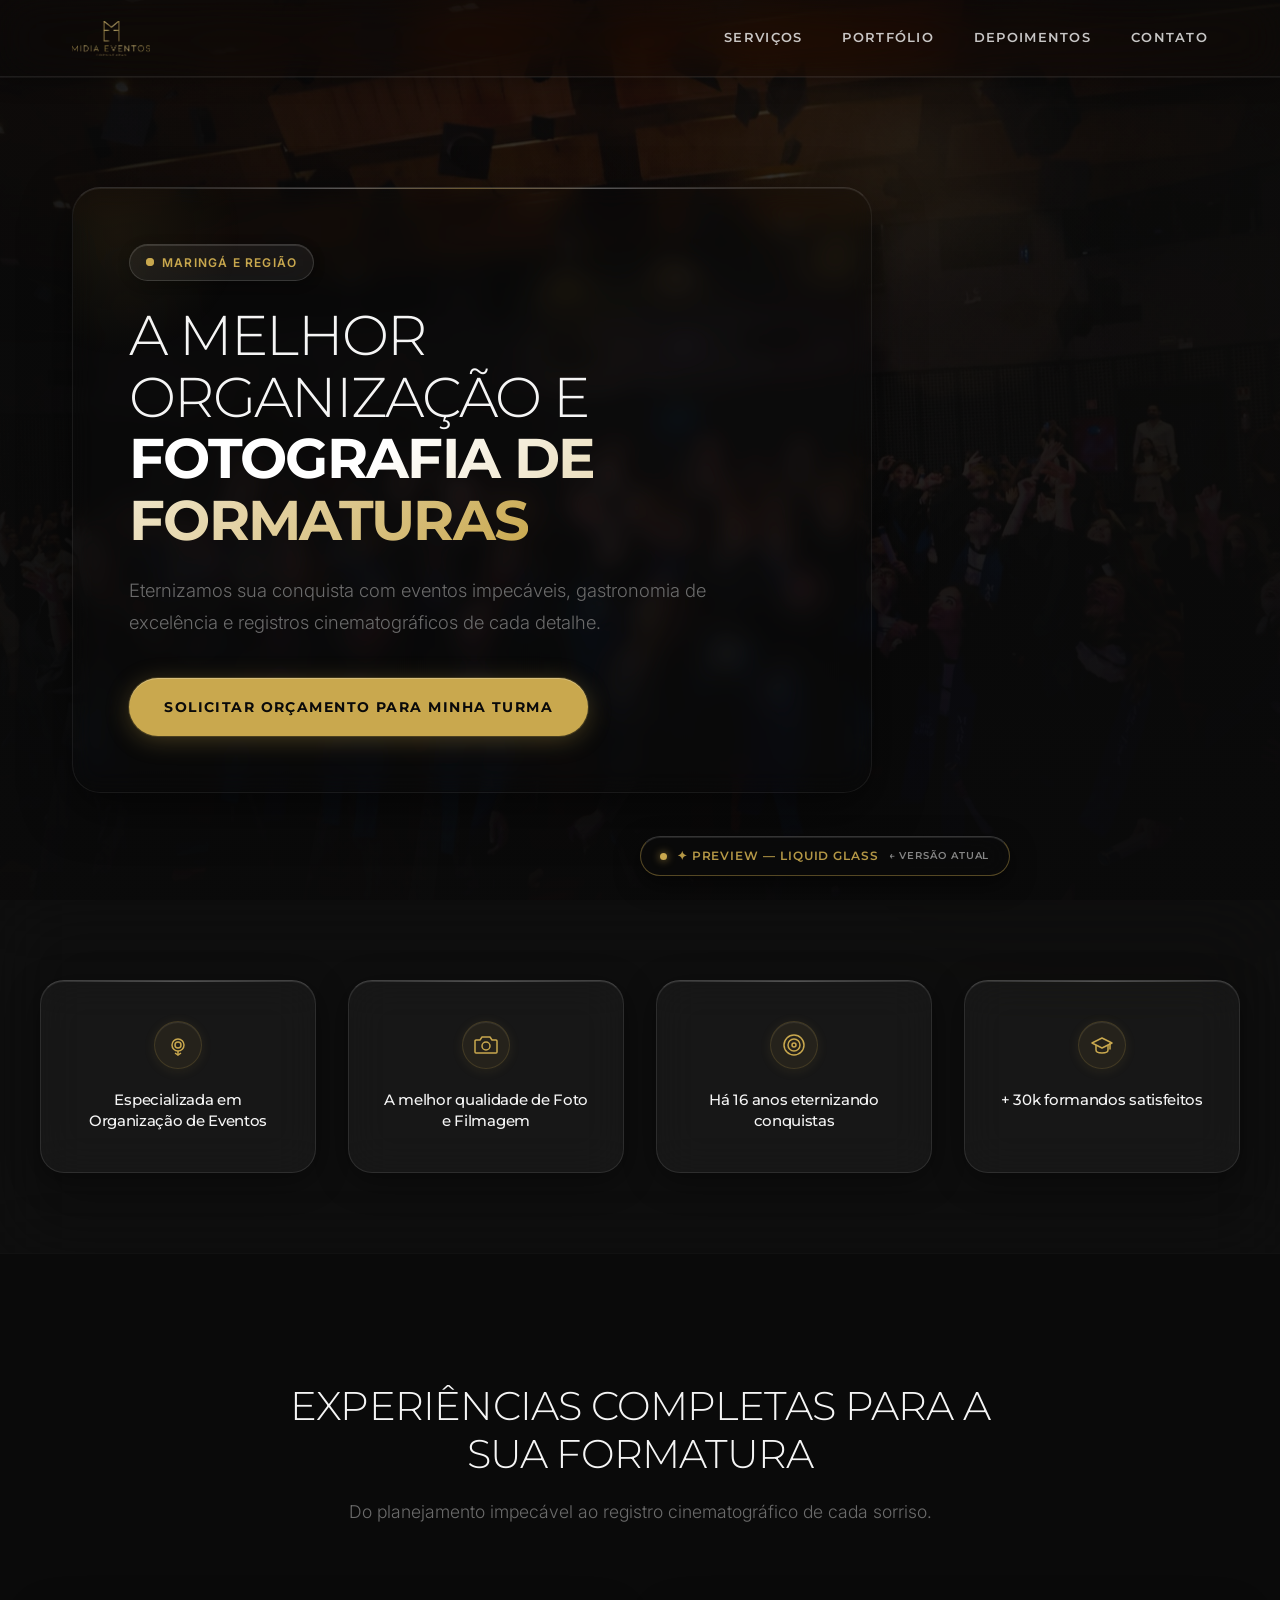
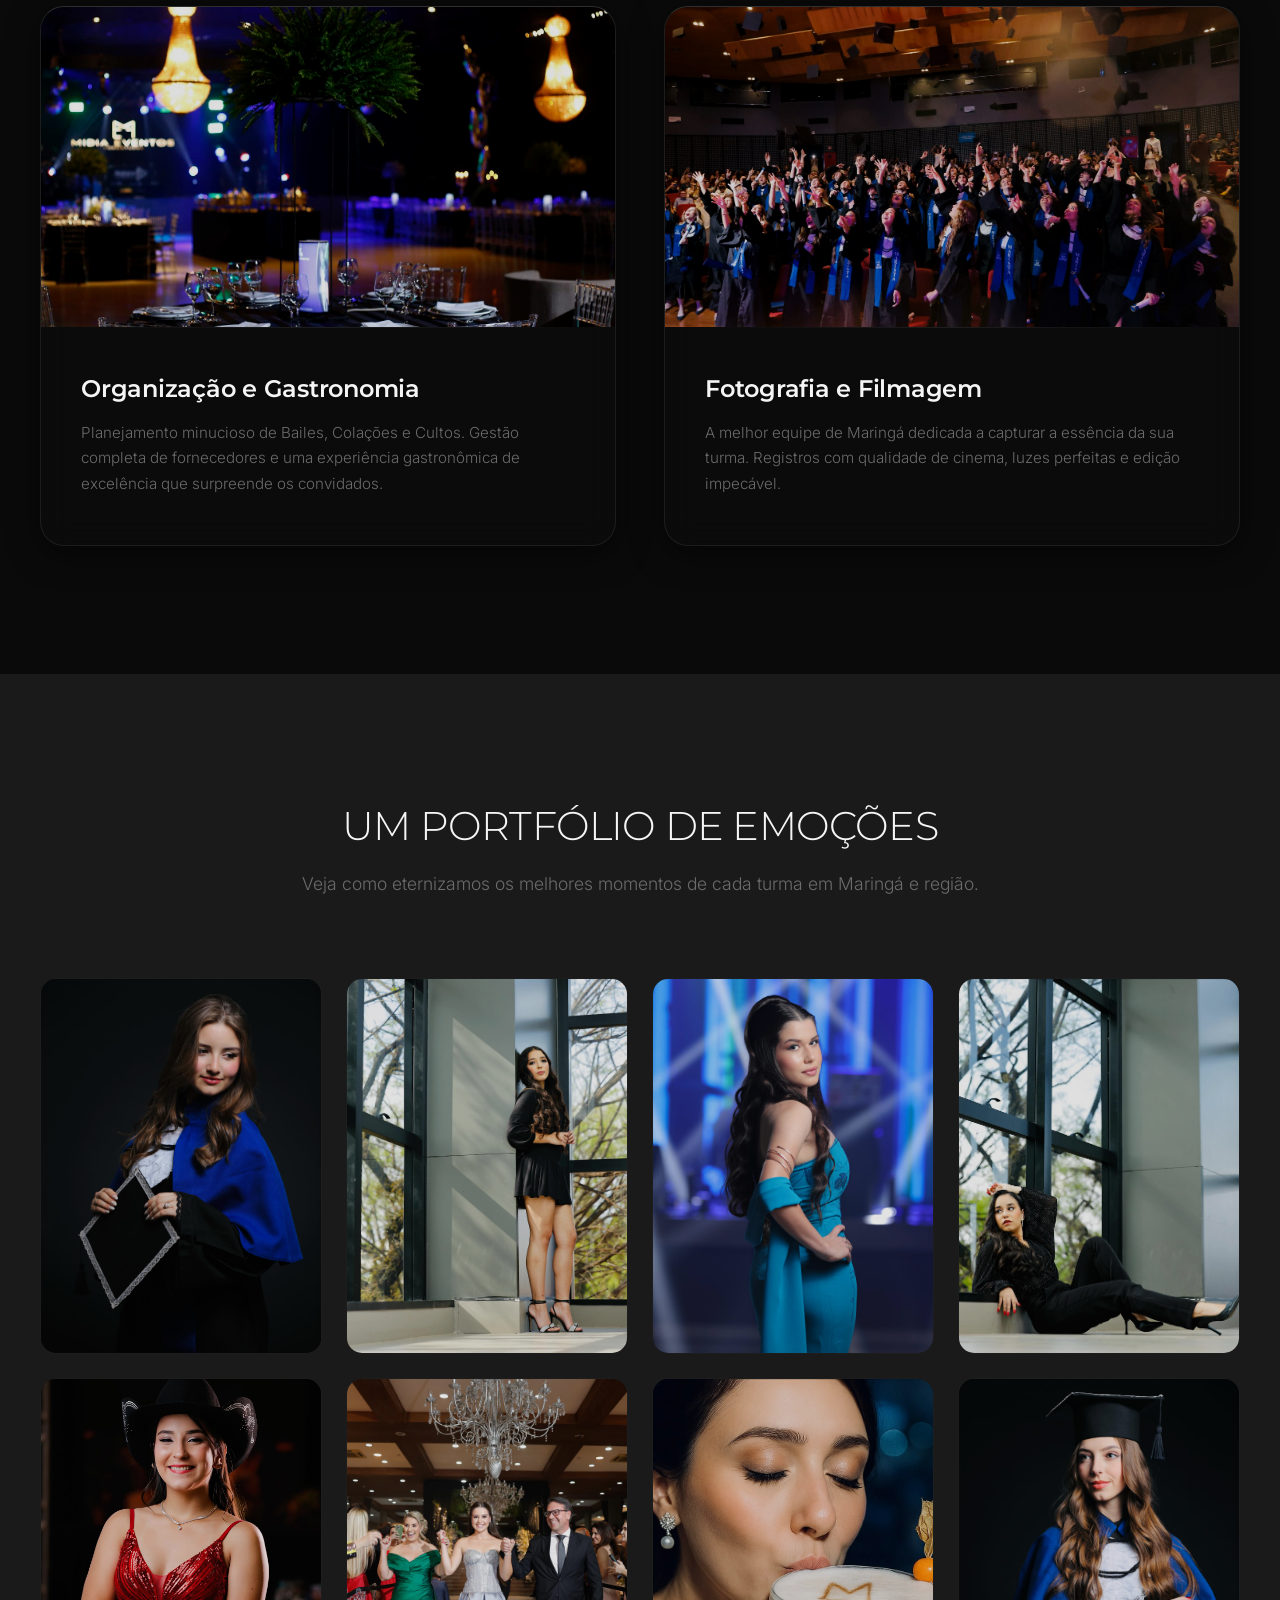
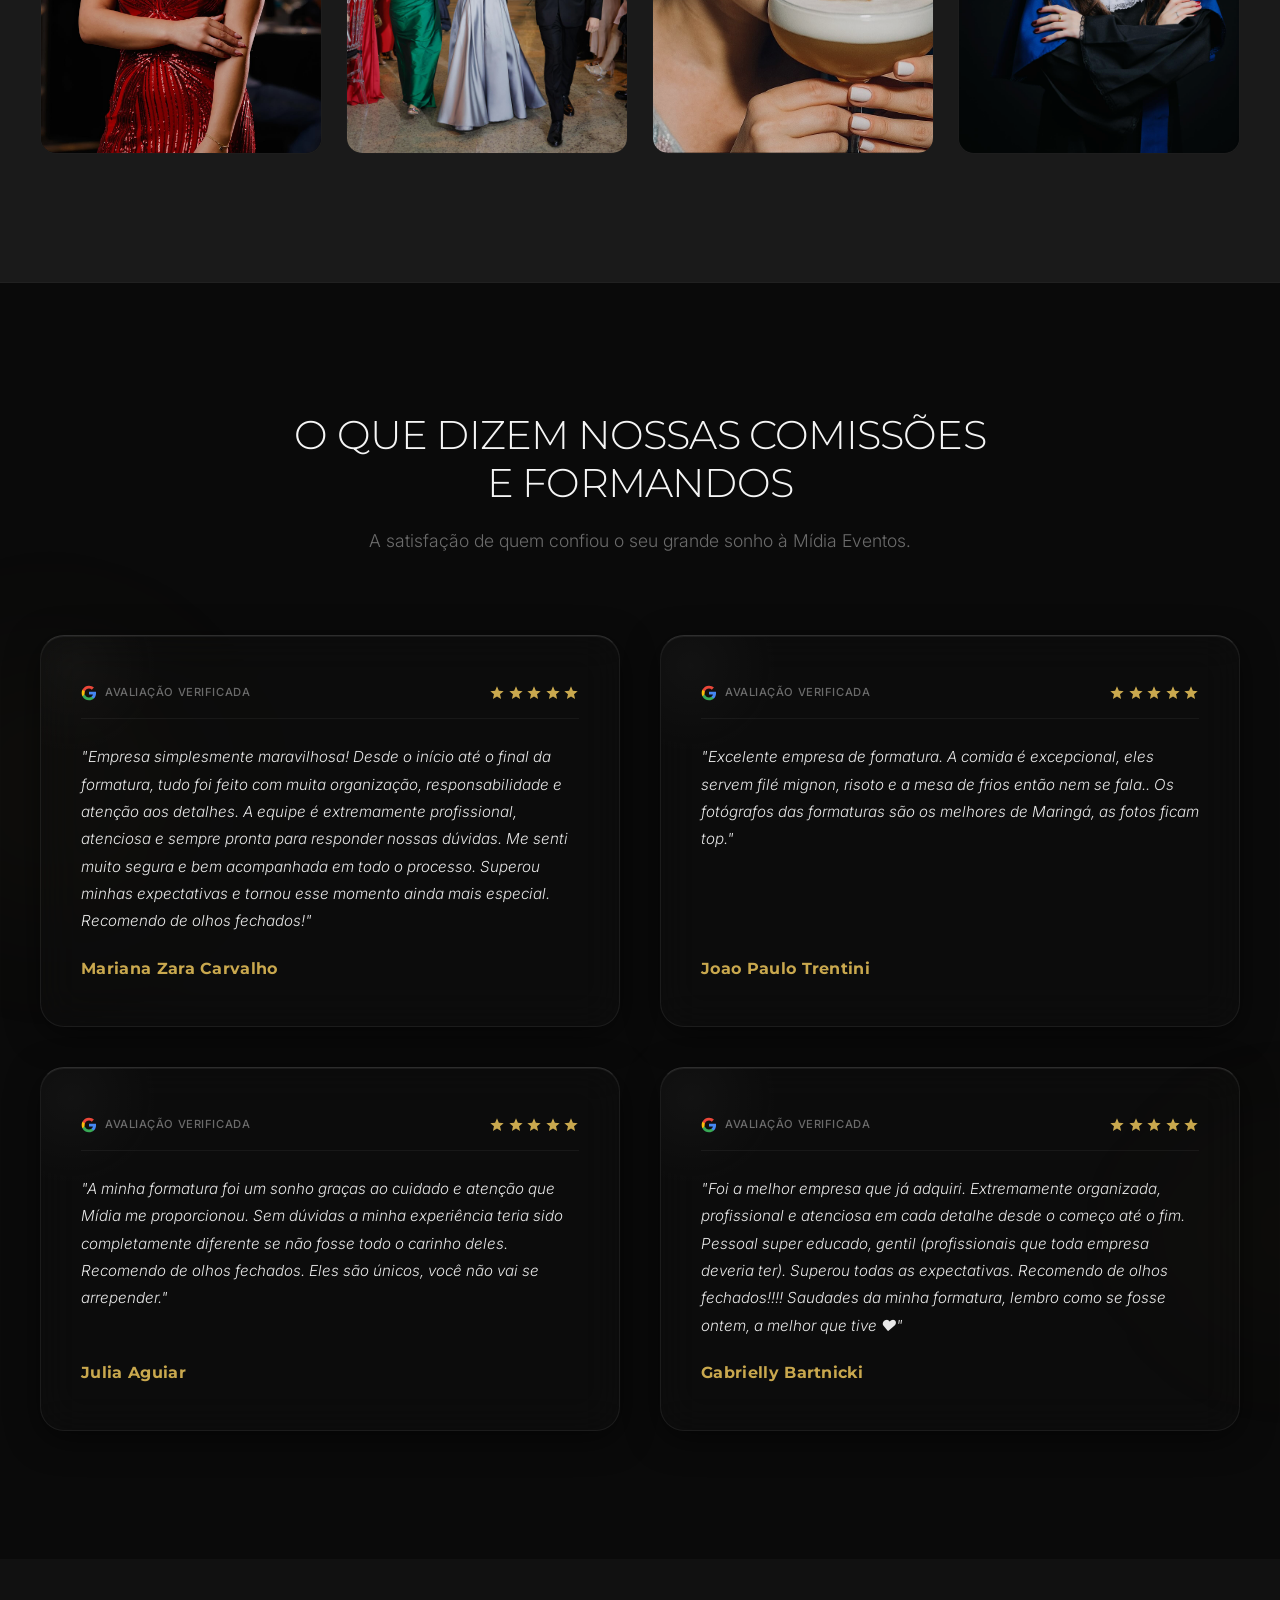
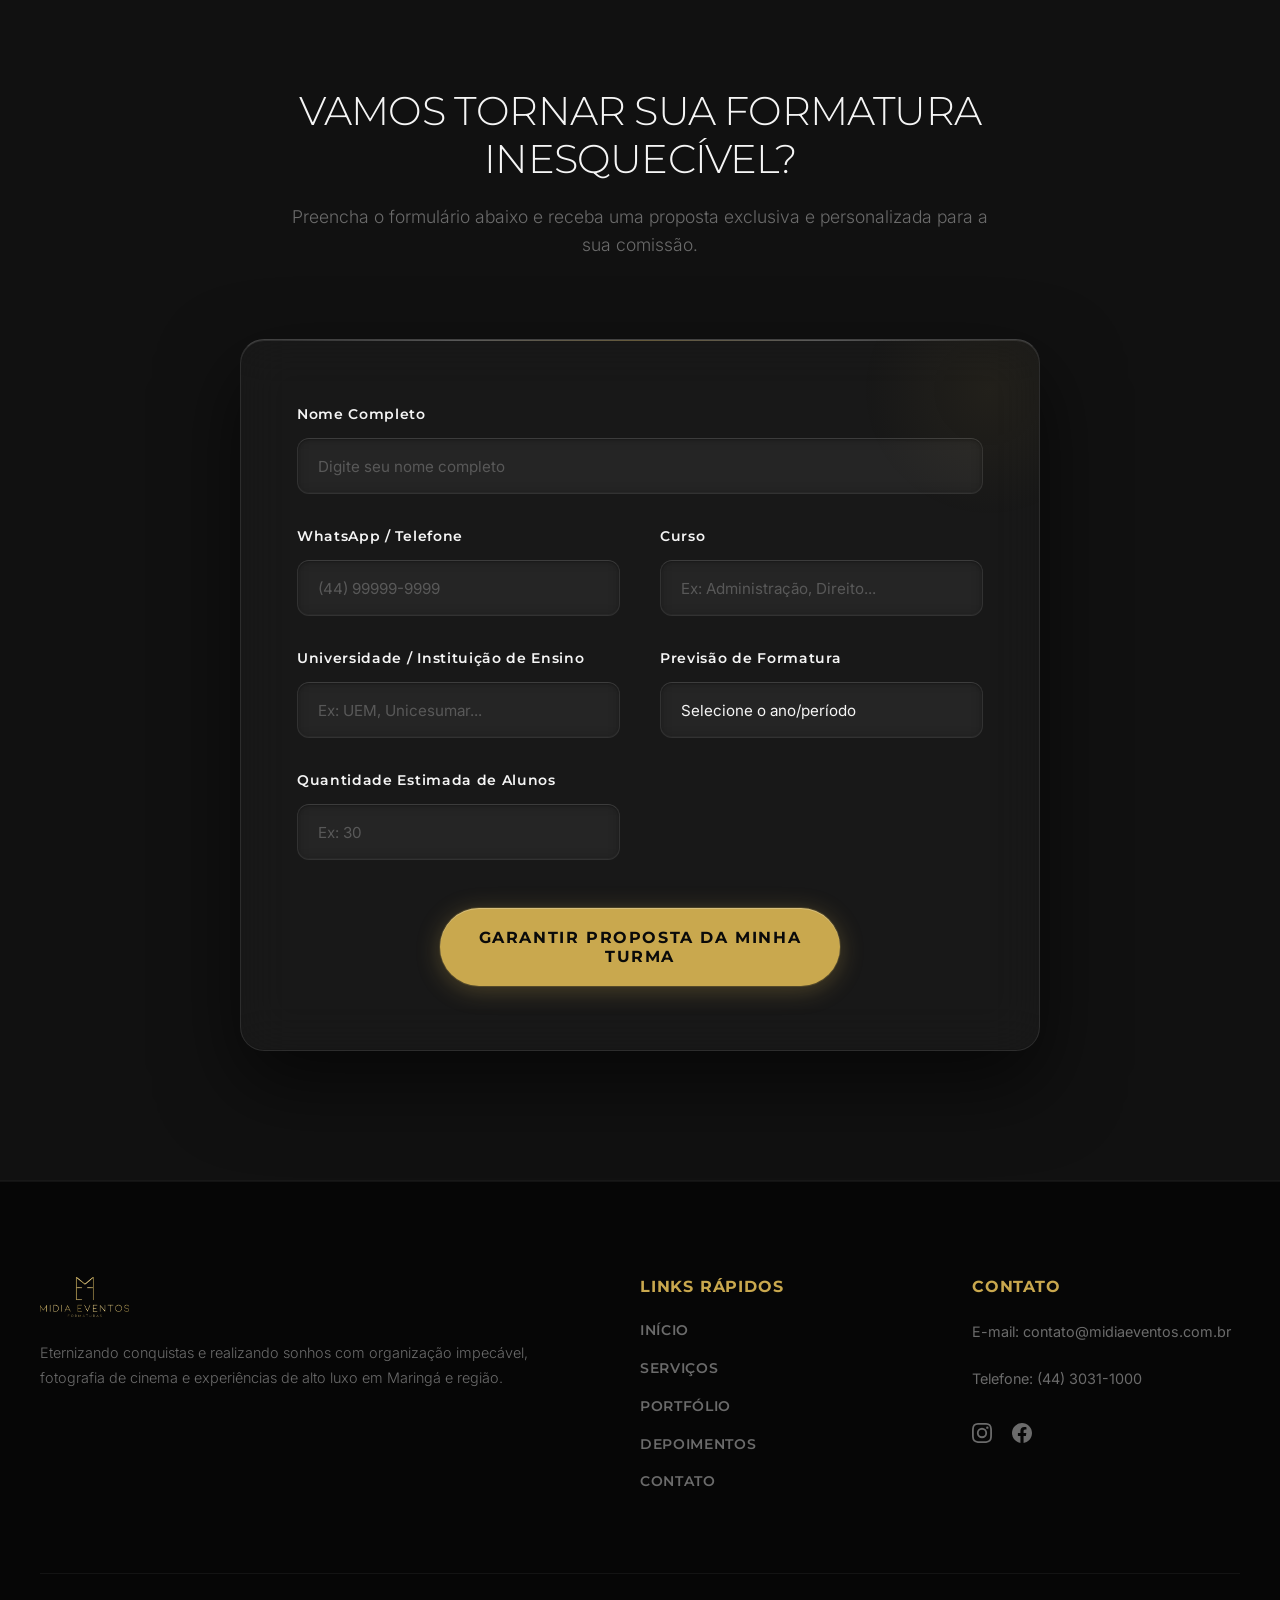
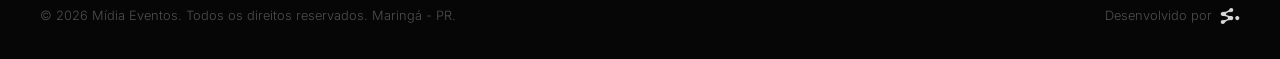
==== index2.html @ 0342998b "feat: add liquid glass design layer to all sections" ====
<!DOCTYPE html>
<html lang="pt-BR">
<head>
    <meta charset="UTF-8">
    <meta name="viewport" content="width=device-width, initial-scale=1.0">
    <title>[PREVIEW] Mídia Eventos — Liquid Glass</title>
    <meta name="robots" content="noindex, nofollow">
    <link rel="icon" type="image/png" href="./Assets/Logo/Logotipo.png">

    <!-- Folha de Estilos Base -->
    <link rel="stylesheet" href="style.css">

    <!-- ============================================================
         LIQUID GLASS OVERRIDE LAYER
         Sobrepõe seletivamente os elementos com efeito de vidro fluido.
         Não altera o style.css original.
    ============================================================ -->
    <style>
        /* ----------------------------------------------------------
           VARIÁVEIS LIQUID GLASS
        ---------------------------------------------------------- */
        :root {
            --glass-bg: rgba(255, 255, 255, 0.04);
            --glass-border: rgba(255, 255, 255, 0.10);
            --glass-border-top: rgba(255, 255, 255, 0.18);
            --glass-blur: blur(20px) saturate(180%);
            --glass-shadow: 0 8px 32px rgba(0, 0, 0, 0.4), inset 0 1px 0 rgba(255,255,255,0.08);
            --glass-glow-accent: rgba(201, 168, 78, 0.12);
            --glass-radius: 24px;
        }

        /* ----------------------------------------------------------
           1. HEADER — Liquid Glass Premium
        ---------------------------------------------------------- */
        .main-header {
            background: rgba(10, 10, 10, 0.35) !important;
            backdrop-filter: blur(24px) saturate(200%) !important;
            -webkit-backdrop-filter: blur(24px) saturate(200%) !important;
            border-bottom: 1px solid rgba(255, 255, 255, 0.08) !important;
            box-shadow: 0 1px 0 rgba(255,255,255,0.05), 0 4px 20px rgba(0,0,0,0.3) !important;
        }

        .main-header.scrolled {
            background: rgba(8, 8, 8, 0.55) !important;
            border-bottom-color: rgba(201, 168, 78, 0.12) !important;
            box-shadow: 0 1px 0 rgba(201,168,78,0.08), 0 8px 32px rgba(0,0,0,0.6) !important;
        }

        /* ----------------------------------------------------------
           2. HERO BADGE — Liquid Glass pill
        ---------------------------------------------------------- */
        .hero-badge {
            background: rgba(255, 255, 255, 0.06) !important;
            border: 1px solid rgba(255, 255, 255, 0.14) !important;
            backdrop-filter: blur(16px) saturate(160%) !important;
            -webkit-backdrop-filter: blur(16px) saturate(160%) !important;
            box-shadow: 0 2px 12px rgba(0,0,0,0.3), inset 0 1px 0 rgba(255,255,255,0.12) !important;
        }

        /* ----------------------------------------------------------
           3. HERO CONTENT CARD — Glass panel sobre o hero
        ---------------------------------------------------------- */
        .hero-content {
            background: rgba(10, 10, 10, 0.25);
            backdrop-filter: blur(12px) saturate(140%);
            -webkit-backdrop-filter: blur(12px) saturate(140%);
            border: 1px solid rgba(255, 255, 255, 0.07);
            border-top-color: rgba(255, 255, 255, 0.14);
            border-radius: 28px;
            padding: 3.5rem;
            box-shadow:
                0 16px 48px rgba(0,0,0,0.5),
                inset 0 1px 0 rgba(255,255,255,0.08),
                inset 0 -1px 0 rgba(0,0,0,0.2);
            position: relative;
            overflow: hidden;
        }

        /* Reflexo interno de luz no topo do card hero */
        .hero-content::before {
            content: '';
            position: absolute;
            top: 0;
            left: 10%;
            right: 10%;
            height: 1px;
            background: linear-gradient(to right,
                transparent,
                rgba(255,255,255,0.25) 30%,
                rgba(201,168,78,0.4) 50%,
                rgba(255,255,255,0.25) 70%,
                transparent
            );
        }

        /* Brilho dourado sutil no canto superior esquerdo */
        .hero-content::after {
            content: '';
            position: absolute;
            top: -80px;
            left: -80px;
            width: 250px;
            height: 250px;
            background: radial-gradient(circle, rgba(201,168,78,0.08) 0%, transparent 70%);
            pointer-events: none;
        }

        /* ----------------------------------------------------------
           4. CTA BUTTON — Glass shimmer upgrade
        ---------------------------------------------------------- */
        .btn-premium {
            box-shadow:
                0 4px 24px rgba(201, 168, 78, 0.3),
                0 0 0 1px rgba(201,168,78,0.2),
                inset 0 1px 0 rgba(255,255,255,0.25) !important;
            backdrop-filter: blur(8px);
        }

        .btn-premium:hover {
            box-shadow:
                0 8px 32px rgba(201, 168, 78, 0.5),
                0 0 0 1px rgba(201,168,78,0.4),
                inset 0 1px 0 rgba(255,255,255,0.3) !important;
        }

        /* ----------------------------------------------------------
           5. SOCIAL PROOF — Seção e Cards Glass
        ---------------------------------------------------------- */
        .social-proof-section {
            background: transparent !important;
            /* Fundo com camada de glass pura sobre o dark */
            position: relative;
        }

        .social-proof-section::before {
            content: '';
            position: absolute;
            inset: 0;
            background: rgba(18, 18, 18, 0.6);
            backdrop-filter: blur(40px);
            -webkit-backdrop-filter: blur(40px);
            z-index: 0;
        }

        .social-proof-container {
            position: relative;
            z-index: 1;
        }

        .authority-card {
            background: var(--glass-bg) !important;
            border: 1px solid var(--glass-border) !important;
            border-top-color: var(--glass-border-top) !important;
            backdrop-filter: var(--glass-blur) !important;
            -webkit-backdrop-filter: var(--glass-blur) !important;
            box-shadow: var(--glass-shadow) !important;
            position: relative;
            overflow: hidden;
        }

        /* Linha de reflexo no topo do card */
        .authority-card::after {
            content: '';
            position: absolute;
            top: 0;
            left: 0;
            right: 0;
            height: 1px;
            background: linear-gradient(to right,
                transparent,
                rgba(255,255,255,0.2) 50%,
                transparent
            );
        }

        .authority-card:hover {
            background: rgba(255,255,255,0.07) !important;
            border-color: rgba(201,168,78,0.35) !important;
            box-shadow:
                0 16px 48px rgba(0,0,0,0.5),
                0 0 20px rgba(201,168,78,0.08),
                inset 0 1px 0 rgba(255,255,255,0.12) !important;
        }

        /* Icon glass circle */
        .authority-icon {
            background: rgba(201, 168, 78, 0.08) !important;
            border: 1px solid rgba(201, 168, 78, 0.18) !important;
            box-shadow: 0 2px 12px rgba(201,168,78,0.1), inset 0 1px 0 rgba(255,255,255,0.08);
        }

        /* ----------------------------------------------------------
           6. SERVIÇOS — Service Cards Glass
        ---------------------------------------------------------- */
        .service-card {
            background: rgba(12, 12, 12, 0.6) !important;
            border: 1px solid rgba(255, 255, 255, 0.08) !important;
            border-top-color: rgba(255, 255, 255, 0.15) !important;
            backdrop-filter: blur(16px) saturate(160%) !important;
            -webkit-backdrop-filter: blur(16px) saturate(160%) !important;
            box-shadow:
                0 8px 32px rgba(0,0,0,0.5),
                inset 0 1px 0 rgba(255,255,255,0.06) !important;
        }

        .service-card:hover {
            border-color: rgba(201, 168, 78, 0.3) !important;
            border-top-color: rgba(201, 168, 78, 0.5) !important;
            box-shadow:
                0 24px 60px rgba(0,0,0,0.6),
                0 0 30px rgba(201,168,78,0.06),
                inset 0 1px 0 rgba(255,255,255,0.10) !important;
        }

        .service-content {
            position: relative;
        }

        .service-content::before {
            content: '';
            position: absolute;
            top: 0;
            left: 2.5rem;
            right: 2.5rem;
            height: 1px;
            background: linear-gradient(to right,
                transparent,
                rgba(255,255,255,0.08) 50%,
                transparent
            );
        }

        /* ----------------------------------------------------------
           7. PORTFÓLIO — Overlay glass pill upgrade
        ---------------------------------------------------------- */
        .portfolio-view-btn {
            background: rgba(10, 10, 10, 0.45) !important;
            backdrop-filter: blur(12px) saturate(160%) !important;
            -webkit-backdrop-filter: blur(12px) saturate(160%) !important;
            border: 1px solid rgba(201, 168, 78, 0.5) !important;
            border-top-color: rgba(255,255,255,0.2) !important;
            box-shadow: 0 4px 16px rgba(0,0,0,0.4), inset 0 1px 0 rgba(255,255,255,0.1) !important;
        }

        .portfolio-item:hover .portfolio-view-btn {
            background: rgba(201, 168, 78, 0.85) !important;
            box-shadow: 0 4px 20px rgba(201,168,78,0.3), inset 0 1px 0 rgba(255,255,255,0.3) !important;
        }

        /* Lightbox nav buttons glass */
        .lightbox-nav-btn {
            background: rgba(10, 10, 10, 0.45) !important;
            border: 1px solid rgba(255,255,255,0.12) !important;
            border-top-color: rgba(255,255,255,0.2) !important;
            box-shadow: 0 4px 16px rgba(0,0,0,0.5), inset 0 1px 0 rgba(255,255,255,0.08) !important;
        }

        .lightbox-nav-btn:hover {
            background: rgba(201, 168, 78, 0.25) !important;
            border-color: rgba(201,168,78,0.5) !important;
        }

        /* ----------------------------------------------------------
           8. DEPOIMENTOS — Glass Cards frosted
        ---------------------------------------------------------- */
        .testimonials-section {
            position: relative;
        }

        /* Orbs decorativos de luz atrás dos cards */
        .testimonials-section::before {
            content: '';
            position: absolute;
            top: 20%;
            left: -200px;
            width: 500px;
            height: 500px;
            background: radial-gradient(circle, rgba(201,168,78,0.04) 0%, transparent 60%);
            pointer-events: none;
            filter: blur(60px);
        }

        .testimonials-section::after {
            content: '';
            position: absolute;
            bottom: 10%;
            right: -200px;
            width: 400px;
            height: 400px;
            background: radial-gradient(circle, rgba(201,168,78,0.03) 0%, transparent 60%);
            pointer-events: none;
            filter: blur(60px);
        }

        .testimonial-card {
            background: rgba(14, 14, 14, 0.5) !important;
            border: 1px solid rgba(255, 255, 255, 0.07) !important;
            border-top-color: rgba(255, 255, 255, 0.14) !important;
            backdrop-filter: blur(20px) saturate(160%) !important;
            -webkit-backdrop-filter: blur(20px) saturate(160%) !important;
            box-shadow:
                0 8px 32px rgba(0,0,0,0.5),
                inset 0 1px 0 rgba(255,255,255,0.06) !important;
            position: relative;
            overflow: hidden;
        }

        /* Brilho sutil no canto superior esquerdo de cada card */
        .testimonial-card::before {
            content: '';
            position: absolute;
            top: -60px;
            left: -60px;
            width: 180px;
            height: 180px;
            background: radial-gradient(circle, rgba(255,255,255,0.03) 0%, transparent 70%);
            pointer-events: none;
        }

        .testimonial-card:hover {
            border-color: rgba(201, 168, 78, 0.25) !important;
            border-top-color: rgba(201, 168, 78, 0.4) !important;
            box-shadow:
                0 20px 50px rgba(0,0,0,0.6),
                0 0 20px rgba(201,168,78,0.05),
                inset 0 1px 0 rgba(255,255,255,0.10) !important;
        }

        /* ----------------------------------------------------------
           9. FORMULÁRIO — Glass Panel de alto impacto
        ---------------------------------------------------------- */
        .contact-section {
            background: transparent !important;
            position: relative;
        }

        .contact-section::before {
            content: '';
            position: absolute;
            inset: 0;
            background: rgba(22, 22, 22, 0.65);
            backdrop-filter: blur(40px);
            z-index: 0;
        }

        .contact-container {
            position: relative;
            z-index: 1;
        }

        .lead-form {
            background: rgba(255, 255, 255, 0.03) !important;
            border: 1px solid rgba(255, 255, 255, 0.09) !important;
            border-top-color: rgba(255, 255, 255, 0.18) !important;
            backdrop-filter: blur(24px) saturate(180%) !important;
            -webkit-backdrop-filter: blur(24px) saturate(180%) !important;
            box-shadow:
                0 32px 80px rgba(0,0,0,0.6),
                inset 0 1px 0 rgba(255,255,255,0.10),
                inset 0 -1px 0 rgba(0,0,0,0.15) !important;
            position: relative;
            overflow: hidden;
        }

        /* Reflexo de luz horizontal no topo do form */
        .lead-form::before {
            content: '';
            position: absolute;
            top: 0;
            left: 5%;
            right: 5%;
            height: 1px;
            background: linear-gradient(to right,
                transparent,
                rgba(255,255,255,0.2) 25%,
                rgba(201,168,78,0.35) 50%,
                rgba(255,255,255,0.2) 75%,
                transparent
            );
        }

        /* Orb dourado decorativo no canto superior direito do form */
        .lead-form::after {
            content: '';
            position: absolute;
            top: -100px;
            right: -100px;
            width: 300px;
            height: 300px;
            background: radial-gradient(circle, rgba(201,168,78,0.06) 0%, transparent 60%);
            pointer-events: none;
        }

        /* Inputs glass */
        .form-input, .form-select {
            background: rgba(255, 255, 255, 0.03) !important;
            border: 1px solid rgba(255, 255, 255, 0.08) !important;
            border-top-color: rgba(255, 255, 255, 0.12) !important;
            backdrop-filter: blur(8px) !important;
            -webkit-backdrop-filter: blur(8px) !important;
            box-shadow: inset 0 1px 3px rgba(0,0,0,0.3), inset 0 -1px 0 rgba(255,255,255,0.03) !important;
            transition: all 0.3s ease !important;
        }

        .form-input:focus, .form-select:focus {
            background: rgba(255, 255, 255, 0.06) !important;
            border-color: rgba(201, 168, 78, 0.5) !important;
            border-top-color: rgba(201, 168, 78, 0.7) !important;
            box-shadow:
                0 0 0 3px rgba(201,168,78,0.08),
                inset 0 1px 3px rgba(0,0,0,0.2),
                0 4px 16px rgba(201,168,78,0.08) !important;
        }

        /* ----------------------------------------------------------
           10. FOOTER — Glass bar sutil na borda superior
        ---------------------------------------------------------- */
        .main-footer {
            background: rgba(6, 6, 6, 0.85) !important;
            backdrop-filter: blur(20px) !important;
            -webkit-backdrop-filter: blur(20px) !important;
            border-top: 1px solid rgba(255,255,255,0.07) !important;
            box-shadow: inset 0 1px 0 rgba(255,255,255,0.05) !important;
        }

        /* ----------------------------------------------------------
           PREVIEW BADGE — identificador visual do protótipo
        ---------------------------------------------------------- */
        .preview-badge {
            position: fixed;
            bottom: 1.5rem;
            left: 50%;
            transform: translateX(-50%);
            z-index: 9999;
            display: flex;
            align-items: center;
            gap: 0.6rem;
            padding: 0.6rem 1.2rem;
            background: rgba(10, 10, 10, 0.6);
            border: 1px solid rgba(201, 168, 78, 0.4);
            border-top-color: rgba(255,255,255,0.18);
            backdrop-filter: blur(16px) saturate(160%);
            -webkit-backdrop-filter: blur(16px) saturate(160%);
            border-radius: 100px;
            box-shadow: 0 8px 24px rgba(0,0,0,0.5), inset 0 1px 0 rgba(255,255,255,0.1);
            font-family: 'Montserrat', sans-serif;
            font-size: 0.72rem;
            font-weight: 600;
            text-transform: uppercase;
            letter-spacing: 0.08em;
            color: rgba(201, 168, 78, 0.9);
            white-space: nowrap;
            animation: fadeInUpBlur 0.8s ease forwards;
        }

        .preview-badge::before {
            content: '';
            width: 7px;
            height: 7px;
            border-radius: 50%;
            background: #C9A84E;
            box-shadow: 0 0 8px rgba(201,168,78,0.8);
            animation: ping 1.5s cubic-bezier(0, 0, 0.2, 1) infinite;
            flex-shrink: 0;
        }

        .preview-badge a {
            color: rgba(255,255,255,0.5);
            text-decoration: none;
            font-size: 0.65rem;
            transition: color 0.2s;
        }

        .preview-badge a:hover {
            color: rgba(255,255,255,0.9);
        }
    </style>
</head>
<body>

    <!-- Fundo Estrelado & Luzes Globais -->
    <div class="stars-bg"></div>
    <div class="glow-spot-1"></div>
    <div class="glow-spot-2"></div>

    <!-- Badge de Protótipo -->
    <div class="preview-badge">
        ✦ Preview — Liquid Glass
        <a href="index.html">← Versão atual</a>
    </div>

    <!-- Cabeçalho Principal (Header) -->
    <header class="main-header" id="header">
        <div class="header-container">
            <a href="#" class="logo-link" aria-label="Mídia Eventos Home">
                <img src="./Assets/Logo/Logotipo.png" alt="Mídia Eventos" class="logo-img">
            </a>
            
            <!-- Botão Menu Mobile -->
            <button class="mobile-menu-toggle" id="menuToggle" aria-label="Abrir Menu">
                <span></span>
                <span></span>
                <span></span>
            </button>

            <!-- Menu de Navegação -->
            <nav class="nav-menu" id="navMenu">
                <a href="#servicos" class="nav-link">Serviços</a>
                <a href="#portfolio" class="nav-link">Portfólio</a>
                <a href="#depoimentos" class="nav-link">Depoimentos</a>
                <a href="#contato" class="nav-link">Contato</a>
            </nav>
        </div>
    </header>

    <main>
        <!-- Dobra 1: Seção Hero -->
        <section class="hero-section" id="hero">
            <!-- Grade Fina Premium de Fundo -->
            <div class="grid-bg"></div>
            
            <!-- Imagem de Fundo de Alta Resolução -->
            <div class="hero-background" style="background-image: url('./Assets/Imagens/651494703_18307237096278060_8238612020955937125_n.jpg');"></div>
            
            <!-- Overlay Escuro Otimizado para Contraste -->
            <div class="hero-overlay"></div>
            
            <div class="hero-container">
                <div class="hero-content animate-fade-up">
                    <!-- Badge Animado -->
                    <div class="hero-badge">
                        <span></span>
                        Maringá e Região
                    </div>
                    
                    <!-- Headline Principal (H1) -->
                    <h1 class="hero-title animate-fade-up delay-1">
                        A Melhor Organização e <br>
                        <strong>Fotografia de Formaturas</strong>
                    </h1>
                    
                    <!-- Subheadline (Parágrafo de Destaque) -->
                    <p class="hero-subtitle animate-fade-up delay-2">
                        Eternizamos sua conquista com eventos impecáveis, gastronomia de excelência e registros cinematográficos de cada detalhe.
                    </p>
                    
                    <!-- Call to Action (CTA) -->
                    <div class="animate-fade-up delay-3">
                        <a href="#contato" class="btn-premium">
                            Solicitar Orçamento para Minha Turma
                        </a>
                    </div>
                </div>
            </div>
        </section>

        <!-- Dobra 2: Social Proof (Faixa de Autoridade) -->
        <section class="social-proof-section" id="social-proof">
            <div class="social-proof-container">
                <!-- Grid de Autoridade -->
                <div class="authority-grid">
                    <!-- Card 1: Especializada em Organização -->
                    <div class="authority-card animate-on-scroll">
                        <div class="authority-icon">
                            <svg viewBox="0 0 24 24" fill="none" stroke="currentColor" xmlns="http://www.w3.org/2000/svg">
                                <path d="M12 15C13.6569 15 15 13.6569 15 12C15 10.3431 13.6569 9 12 9C10.3431 9 9 10.3431 9 12C9 13.6569 10.3431 15 12 15Z"/>
                                <path d="M6 12C6 8.686 8.686 6 12 6C15.314 6 18 8.686 18 12C18 15.314 15.314 18 12 18C8.686 18 6 15.314 6 12Z"/>
                                <path d="M12 18V22"/>
                                <path d="M9 20L12 22L15 20"/>
                            </svg>
                        </div>
                        <h3 class="authority-title">Especializada em Organização de Eventos</h3>
                    </div>

                    <!-- Card 2: Foto e Filmagem -->
                    <div class="authority-card animate-on-scroll">
                        <div class="authority-icon">
                            <svg viewBox="0 0 24 24" fill="none" stroke="currentColor" xmlns="http://www.w3.org/2000/svg">
                                <path d="M23 19C23 19.5523 22.5523 20 22 20H2C1.44772 20 1 19.5523 1 19V8C1 7.44772 1.44772 7 2 7H6L8 4H16L18 7H22C22.5523 7 23 7.44772 23 8V19Z" stroke-linecap="round" stroke-linejoin="round"/>
                                <circle cx="12" cy="13" r="4" stroke-linecap="round" stroke-linejoin="round"/>
                            </svg>
                        </div>
                        <h3 class="authority-title">A melhor qualidade de Foto e Filmagem</h3>
                    </div>

                    <!-- Card 3: Há 16 anos -->
                    <div class="authority-card animate-on-scroll">
                        <div class="authority-icon">
                            <svg viewBox="0 0 24 24" fill="none" stroke="currentColor" xmlns="http://www.w3.org/2000/svg">
                                <circle cx="12" cy="12" r="10" stroke-linecap="round" stroke-linejoin="round"/>
                                <circle cx="12" cy="12" r="6" stroke-linecap="round" stroke-linejoin="round"/>
                                <circle cx="12" cy="12" r="2" stroke-linecap="round" stroke-linejoin="round"/>
                            </svg>
                        </div>
                        <h3 class="authority-title">Há 16 anos eternizando conquistas</h3>
                    </div>

                    <!-- Card 4: Formandos -->
                    <div class="authority-card animate-on-scroll">
                        <div class="authority-icon">
                            <svg viewBox="0 0 24 24" fill="none" stroke="currentColor" xmlns="http://www.w3.org/2000/svg">
                                <path d="M22 10L12 5L2 10L12 15L22 10Z" stroke-linecap="round" stroke-linejoin="round"/>
                                <path d="M6 12.5V17C6 18.5 8 20 12 20C16 20 18 18.5 18 17V12.5" stroke-linecap="round" stroke-linejoin="round"/>
                                <path d="M20 10.5V16" stroke-linecap="round" stroke-linejoin="round"/>
                            </svg>
                        </div>
                        <h3 class="authority-title">+ 30k formandos satisfeitos</h3>
                    </div>
                </div>
            </div>
        </section>

        <!-- Dobra 3: Nossos Serviços (Cards de Experiência) -->
        <section class="services-section" id="servicos">
            <div class="services-container">
                <!-- Cabeçalho da Seção -->
                <div class="section-header animate-on-scroll">
                    <h2 class="section-title">Experiências Completas para a sua Formatura</h2>
                    <p class="section-subtitle">Do planejamento impecável ao registro cinematográfico de cada sorriso.</p>
                </div>
                
                <!-- Grid de Serviços -->
                <div class="services-grid">
                    <!-- Card 1: Organização e Gastronomia -->
                    <article class="service-card animate-on-scroll">
                        <div class="service-image-wrapper">
                             <img src="./Assets/Imagens/565815402_18289822543278060_7321791921528113198_n.jpg" alt="Planejamento e Buffet para Formaturas" class="service-image">
                        </div>
                        <div class="service-content">
                            <h3 class="service-card-title">Organização e Gastronomia</h3>
                            <p class="service-card-desc">Planejamento minucioso de Bailes, Colações e Cultos. Gestão completa de fornecedores e uma experiência gastronômica de excelência que surpreende os convidados.</p>
                        </div>
                    </article>

                    <!-- Card 2: Fotografia e Filmagem -->
                    <article class="service-card animate-on-scroll">
                        <div class="service-image-wrapper">
                            <img src="./Assets/Imagens/651494703_18307237096278060_8238612020955937125_n.jpg" alt="Fotografia e Filmagem de Formaturas em Maringá" class="service-image">
                        </div>
                        <div class="service-content">
                            <h3 class="service-card-title">Fotografia e Filmagem</h3>
                            <p class="service-card-desc">A melhor equipe de Maringá dedicada a capturar a essência da sua turma. Registros com qualidade de cinema, luzes perfeitas e edição impecável.</p>
                        </div>
                    </article>
                </div>
            </div>
        </section>

        <!-- Dobra 4: Portfólio (Um Portfólio de Emoções) -->
        <section class="portfolio-section" id="portfolio">
            <div class="portfolio-container">
                <!-- Cabeçalho da Seção -->
                <div class="section-header animate-on-scroll">
                    <h2 class="section-title">Um Portfólio de Emoções</h2>
                    <p class="section-subtitle">Veja como eternizamos os melhores momentos de cada turma em Maringá e região.</p>
                </div>

                <!-- Grid de Imagens -->
                <div class="portfolio-grid">
                    <div class="portfolio-item animate-on-scroll">
                        <img src="./Assets/Imagens/581400768_18293227654278060_6090842590013288145_n.jpg" alt="Alegria contagiante dos formandos" loading="lazy" class="portfolio-img">
                        <div class="portfolio-item-overlay">
                            <span class="portfolio-view-btn">Ampliar Registro</span>
                        </div>
                    </div>
                    <div class="portfolio-item animate-on-scroll">
                        <img src="./Assets/Imagens/564056994_18288769804278060_8278867031659230521_n.jpg" alt="Sorrisos na comemoração da colação" loading="lazy" class="portfolio-img">
                        <div class="portfolio-item-overlay">
                            <span class="portfolio-view-btn">Ampliar Registro</span>
                        </div>
                    </div>
                    <div class="portfolio-item animate-on-scroll">
                        <img src="./Assets/Imagens/622541209_18301514518278060_874364469477959181_n.jpg" alt="Detalhes únicos da colação de grau" loading="lazy" class="portfolio-img">
                        <div class="portfolio-item-overlay">
                            <span class="portfolio-view-btn">Ampliar Registro</span>
                        </div>
                    </div>
                    <div class="portfolio-item animate-on-scroll">
                        <img src="./Assets/Imagens/562813957_18288427606278060_8900339495847950784_n.jpg" alt="Emoção e comemoração de formatura" loading="lazy" class="portfolio-img">
                        <div class="portfolio-item-overlay">
                            <span class="portfolio-view-btn">Ampliar Registro</span>
                        </div>
                    </div>
                    <div class="portfolio-item animate-on-scroll">
                        <img src="./Assets/Imagens/610890221_18299216428278060_530961775152844331_n.jpg" alt="Festa e show da formatura" loading="lazy" class="portfolio-img">
                        <div class="portfolio-item-overlay">
                            <span class="portfolio-view-btn">Ampliar Registro</span>
                        </div>
                    </div>
                    <div class="portfolio-item animate-on-scroll">
                        <img src="./Assets/Imagens/623701223_18301369216278060_9118283775598157396_n.jpg" alt="Celebração inesquecível de formatura" loading="lazy" class="portfolio-img">
                        <div class="portfolio-item-overlay">
                            <span class="portfolio-view-btn">Ampliar Registro</span>
                        </div>
                    </div>
                    <div class="portfolio-item animate-on-scroll">
                        <img src="./Assets/Imagens/569301818_18289919038278060_1857006118671586687_n.jpg" alt="Registros cinematográficos de eventos" loading="lazy" class="portfolio-img">
                        <div class="portfolio-item-overlay">
                            <span class="portfolio-view-btn">Ampliar Registro</span>
                        </div>
                    </div>
                    <div class="portfolio-item animate-on-scroll">
                        <img src="./Assets/Imagens/582347167_18293671264278060_6923076552646138939_n.jpg" alt="Fotografia profissional de formaturas" loading="lazy" class="portfolio-img">
                        <div class="portfolio-item-overlay">
                            <span class="portfolio-view-btn">Ampliar Registro</span>
                        </div>
                    </div>
                </div>
            </div>
        </section>

        <!-- Dobra 5: Depoimentos (Gatilho de Confiança) -->
        <section class="testimonials-section" id="depoimentos">
            <div class="testimonials-container">
                <!-- Cabeçalho da Seção -->
                <div class="section-header animate-on-scroll">
                    <h2 class="section-title">O Que Dizem Nossas Comissões e Formandos</h2>
                    <p class="section-subtitle">A satisfação de quem confiou o seu grande sonho à Mídia Eventos.</p>
                </div>

                <!-- Grid de Depoimentos -->
                <div class="testimonials-grid">
                    <!-- Depoimento 1 -->
                    <div class="testimonial-card animate-on-scroll">
                        <div class="testimonial-header">
                            <div class="google-badge-discrete">
                                <svg class="google-icon" viewBox="0 0 24 24" xmlns="http://www.w3.org/2000/svg">
                                    <path d="M22.56 12.25c0-.78-.07-1.53-.2-2.25H12v4.26h5.92c-.26 1.37-1.04 2.53-2.21 3.31v2.77h3.57c2.08-1.92 3.28-4.74 3.28-8.09z" fill="#4285F4"/>
                                    <path d="M12 23c2.97 0 5.46-.98 7.28-2.66l-3.57-2.77c-.98.66-2.23 1.06-3.71 1.06-2.86 0-5.29-1.93-6.16-4.53H2.18v2.84C3.99 20.53 7.7 23 12 23z" fill="#34A853"/>
                                    <path d="M5.84 14.09c-.22-.66-.35-1.36-.35-2.09s.13-1.43.35-2.09V7.06H2.18C1.43 8.55 1 10.22 1 12s.43 3.45 1.18 4.94l2.85-2.22c-.22-.66-.35-1.36-.35-2.09z" fill="#FBBC05"/>
                                    <path d="M12 5.38c1.62 0 3.06.56 4.21 1.64l3.15-3.15C17.45 2.09 14.97 1 12 1 7.7 1 3.99 3.47 2.18 7.06l3.66 2.84c.87-2.6 3.3-4.52 6.16-4.52z" fill="#EA4335"/>
                                </svg>
                                <span class="verified-text">Avaliação Verificada</span>
                            </div>
                            <div class="stars-gold">
                                <svg viewBox="0 0 24 24" xmlns="http://www.w3.org/2000/svg"><path d="M12 17.27L18.18 21l-1.64-7.03L22 9.24l-7.19-.61L12 2 9.19 8.63 2 9.24l5.46 4.73L5.82 21z"/></svg>
                                <svg viewBox="0 0 24 24" xmlns="http://www.w3.org/2000/svg"><path d="M12 17.27L18.18 21l-1.64-7.03L22 9.24l-7.19-.61L12 2 9.19 8.63 2 9.24l5.46 4.73L5.82 21z"/></svg>
                                <svg viewBox="0 0 24 24" xmlns="http://www.w3.org/2000/svg"><path d="M12 17.27L18.18 21l-1.64-7.03L22 9.24l-7.19-.61L12 2 9.19 8.63 2 9.24l5.46 4.73L5.82 21z"/></svg>
                                <svg viewBox="0 0 24 24" xmlns="http://www.w3.org/2000/svg"><path d="M12 17.27L18.18 21l-1.64-7.03L22 9.24l-7.19-.61L12 2 9.19 8.63 2 9.24l5.46 4.73L5.82 21z"/></svg>
                                <svg viewBox="0 0 24 24" xmlns="http://www.w3.org/2000/svg"><path d="M12 17.27L18.18 21l-1.64-7.03L22 9.24l-7.19-.61L12 2 9.19 8.63 2 9.24l5.46 4.73L5.82 21z"/></svg>
                            </div>
                        </div>
                        <p class="testimonial-text">"Empresa simplesmente maravilhosa! Desde o início até o final da formatura, tudo foi feito com muita organização, responsabilidade e atenção aos detalhes. A equipe é extremamente profissional, atenciosa e sempre pronta para responder nossas dúvidas. Me senti muito segura e bem acompanhada em todo o processo. Superou minhas expectativas e tornou esse momento ainda mais especial. Recomendo de olhos fechados!"</p>
                        <h4 class="testimonial-author">Mariana Zara Carvalho</h4>
                    </div>

                    <!-- Depoimento 2 -->
                    <div class="testimonial-card animate-on-scroll">
                        <div class="testimonial-header">
                            <div class="google-badge-discrete">
                                <svg class="google-icon" viewBox="0 0 24 24" xmlns="http://www.w3.org/2000/svg">
                                    <path d="M22.56 12.25c0-.78-.07-1.53-.2-2.25H12v4.26h5.92c-.26 1.37-1.04 2.53-2.21 3.31v2.77h3.57c2.08-1.92 3.28-4.74 3.28-8.09z" fill="#4285F4"/>
                                    <path d="M12 23c2.97 0 5.46-.98 7.28-2.66l-3.57-2.77c-.98.66-2.23 1.06-3.71 1.06-2.86 0-5.29-1.93-6.16-4.53H2.18v2.84C3.99 20.53 7.7 23 12 23z" fill="#34A853"/>
                                    <path d="M5.84 14.09c-.22-.66-.35-1.36-.35-2.09s.13-1.43.35-2.09V7.06H2.18C1.43 8.55 1 10.22 1 12s.43 3.45 1.18 4.94l2.85-2.22c-.22-.66-.35-1.36-.35-2.09z" fill="#FBBC05"/>
                                    <path d="M12 5.38c1.62 0 3.06.56 4.21 1.64l3.15-3.15C17.45 2.09 14.97 1 12 1 7.7 1 3.99 3.47 2.18 7.06l3.66 2.84c.87-2.6 3.3-4.52 6.16-4.52z" fill="#EA4335"/>
                                </svg>
                                <span class="verified-text">Avaliação Verificada</span>
                            </div>
                            <div class="stars-gold">
                                <svg viewBox="0 0 24 24" xmlns="http://www.w3.org/2000/svg"><path d="M12 17.27L18.18 21l-1.64-7.03L22 9.24l-7.19-.61L12 2 9.19 8.63 2 9.24l5.46 4.73L5.82 21z"/></svg>
                                <svg viewBox="0 0 24 24" xmlns="http://www.w3.org/2000/svg"><path d="M12 17.27L18.18 21l-1.64-7.03L22 9.24l-7.19-.61L12 2 9.19 8.63 2 9.24l5.46 4.73L5.82 21z"/></svg>
                                <svg viewBox="0 0 24 24" xmlns="http://www.w3.org/2000/svg"><path d="M12 17.27L18.18 21l-1.64-7.03L22 9.24l-7.19-.61L12 2 9.19 8.63 2 9.24l5.46 4.73L5.82 21z"/></svg>
                                <svg viewBox="0 0 24 24" xmlns="http://www.w3.org/2000/svg"><path d="M12 17.27L18.18 21l-1.64-7.03L22 9.24l-7.19-.61L12 2 9.19 8.63 2 9.24l5.46 4.73L5.82 21z"/></svg>
                                <svg viewBox="0 0 24 24" xmlns="http://www.w3.org/2000/svg"><path d="M12 17.27L18.18 21l-1.64-7.03L22 9.24l-7.19-.61L12 2 9.19 8.63 2 9.24l5.46 4.73L5.82 21z"/></svg>
                            </div>
                        </div>
                        <p class="testimonial-text">"Excelente empresa de formatura. A comida é excepcional, eles servem filé mignon, risoto e a mesa de frios então nem se fala.. Os fotógrafos das formaturas são os melhores de Maringá, as fotos ficam top."</p>
                        <h4 class="testimonial-author">Joao Paulo Trentini</h4>
                    </div>

                    <!-- Depoimento 3 -->
                    <div class="testimonial-card animate-on-scroll">
                        <div class="testimonial-header">
                            <div class="google-badge-discrete">
                                <svg class="google-icon" viewBox="0 0 24 24" xmlns="http://www.w3.org/2000/svg">
                                    <path d="M22.56 12.25c0-.78-.07-1.53-.2-2.25H12v4.26h5.92c-.26 1.37-1.04 2.53-2.21 3.31v2.77h3.57c2.08-1.92 3.28-4.74 3.28-8.09z" fill="#4285F4"/>
                                    <path d="M12 23c2.97 0 5.46-.98 7.28-2.66l-3.57-2.77c-.98.66-2.23 1.06-3.71 1.06-2.86 0-5.29-1.93-6.16-4.53H2.18v2.84C3.99 20.53 7.7 23 12 23z" fill="#34A853"/>
                                    <path d="M5.84 14.09c-.22-.66-.35-1.36-.35-2.09s.13-1.43.35-2.09V7.06H2.18C1.43 8.55 1 10.22 1 12s.43 3.45 1.18 4.94l2.85-2.22c-.22-.66-.35-1.36-.35-2.09z" fill="#FBBC05"/>
                                    <path d="M12 5.38c1.62 0 3.06.56 4.21 1.64l3.15-3.15C17.45 2.09 14.97 1 12 1 7.7 1 3.99 3.47 2.18 7.06l3.66 2.84c.87-2.6 3.3-4.52 6.16-4.52z" fill="#EA4335"/>
                                </svg>
                                <span class="verified-text">Avaliação Verificada</span>
                            </div>
                            <div class="stars-gold">
                                <svg viewBox="0 0 24 24" xmlns="http://www.w3.org/2000/svg"><path d="M12 17.27L18.18 21l-1.64-7.03L22 9.24l-7.19-.61L12 2 9.19 8.63 2 9.24l5.46 4.73L5.82 21z"/></svg>
                                <svg viewBox="0 0 24 24" xmlns="http://www.w3.org/2000/svg"><path d="M12 17.27L18.18 21l-1.64-7.03L22 9.24l-7.19-.61L12 2 9.19 8.63 2 9.24l5.46 4.73L5.82 21z"/></svg>
                                <svg viewBox="0 0 24 24" xmlns="http://www.w3.org/2000/svg"><path d="M12 17.27L18.18 21l-1.64-7.03L22 9.24l-7.19-.61L12 2 9.19 8.63 2 9.24l5.46 4.73L5.82 21z"/></svg>
                                <svg viewBox="0 0 24 24" xmlns="http://www.w3.org/2000/svg"><path d="M12 17.27L18.18 21l-1.64-7.03L22 9.24l-7.19-.61L12 2 9.19 8.63 2 9.24l5.46 4.73L5.82 21z"/></svg>
                                <svg viewBox="0 0 24 24" xmlns="http://www.w3.org/2000/svg"><path d="M12 17.27L18.18 21l-1.64-7.03L22 9.24l-7.19-.61L12 2 9.19 8.63 2 9.24l5.46 4.73L5.82 21z"/></svg>
                            </div>
                        </div>
                        <p class="testimonial-text">"A minha formatura foi um sonho graças ao cuidado e atenção que Mídia me proporcionou. Sem dúvidas a minha experiência teria sido completamente diferente se não fosse todo o carinho deles. Recomendo de olhos fechados. Eles são únicos, você não vai se arrepender."</p>
                        <h4 class="testimonial-author">Julia Aguiar</h4>
                    </div>

                    <!-- Depoimento 4 -->
                    <div class="testimonial-card animate-on-scroll">
                        <div class="testimonial-header">
                            <div class="google-badge-discrete">
                                <svg class="google-icon" viewBox="0 0 24 24" xmlns="http://www.w3.org/2000/svg">
                                    <path d="M22.56 12.25c0-.78-.07-1.53-.2-2.25H12v4.26h5.92c-.26 1.37-1.04 2.53-2.21 3.31v2.77h3.57c2.08-1.92 3.28-4.74 3.28-8.09z" fill="#4285F4"/>
                                    <path d="M12 23c2.97 0 5.46-.98 7.28-2.66l-3.57-2.77c-.98.66-2.23 1.06-3.71 1.06-2.86 0-5.29-1.93-6.16-4.53H2.18v2.84C3.99 20.53 7.7 23 12 23z" fill="#34A853"/>
                                    <path d="M5.84 14.09c-.22-.66-.35-1.36-.35-2.09s.13-1.43.35-2.09V7.06H2.18C1.43 8.55 1 10.22 1 12s.43 3.45 1.18 4.94l2.85-2.22c-.22-.66-.35-1.36-.35-2.09z" fill="#FBBC05"/>
                                    <path d="M12 5.38c1.62 0 3.06.56 4.21 1.64l3.15-3.15C17.45 2.09 14.97 1 12 1 7.7 1 3.99 3.47 2.18 7.06l3.66 2.84c.87-2.6 3.3-4.52 6.16-4.52z" fill="#EA4335"/>
                                </svg>
                                <span class="verified-text">Avaliação Verificada</span>
                            </div>
                            <div class="stars-gold">
                                <svg viewBox="0 0 24 24" xmlns="http://www.w3.org/2000/svg"><path d="M12 17.27L18.18 21l-1.64-7.03L22 9.24l-7.19-.61L12 2 9.19 8.63 2 9.24l5.46 4.73L5.82 21z"/></svg>
                                <svg viewBox="0 0 24 24" xmlns="http://www.w3.org/2000/svg"><path d="M12 17.27L18.18 21l-1.64-7.03L22 9.24l-7.19-.61L12 2 9.19 8.63 2 9.24l5.46 4.73L5.82 21z"/></svg>
                                <svg viewBox="0 0 24 24" xmlns="http://www.w3.org/2000/svg"><path d="M12 17.27L18.18 21l-1.64-7.03L22 9.24l-7.19-.61L12 2 9.19 8.63 2 9.24l5.46 4.73L5.82 21z"/></svg>
                                <svg viewBox="0 0 24 24" xmlns="http://www.w3.org/2000/svg"><path d="M12 17.27L18.18 21l-1.64-7.03L22 9.24l-7.19-.61L12 2 9.19 8.63 2 9.24l5.46 4.73L5.82 21z"/></svg>
                                <svg viewBox="0 0 24 24" xmlns="http://www.w3.org/2000/svg"><path d="M12 17.27L18.18 21l-1.64-7.03L22 9.24l-7.19-.61L12 2 9.19 8.63 2 9.24l5.46 4.73L5.82 21z"/></svg>
                            </div>
                        </div>
                        <p class="testimonial-text">"Foi a melhor empresa que já adquiri. Extremamente organizada, profissional e atenciosa em cada detalhe desde o começo até o fim. Pessoal super educado, gentil (profissionais que toda empresa deveria ter). Superou todas as expectativas. Recomendo de olhos fechados!!!! Saudades da minha formatura, lembro como se fosse ontem, a melhor que tive ❤️"</p>
                        <h4 class="testimonial-author">Gabrielly Bartnicki</h4>
                    </div>
                </div>
            </div>
        </section>

        <!-- Dobra 6: Contato (Captação de Leads) -->
        <section class="contact-section" id="contato">
            <div class="contact-container">
                <!-- Cabeçalho da Seção -->
                <div class="section-header animate-on-scroll">
                    <h2 class="section-title">Vamos Tornar Sua Formatura Inesquecível?</h2>
                    <p class="section-subtitle">Preencha o formulário abaixo e receba uma proposta exclusiva e personalizada para a sua comissão.</p>
                </div>

                <!-- Formulário de Leads -->
                <form class="lead-form animate-on-scroll" id="leadForm" novalidate>
                    <div class="form-grid">
                        <!-- Nome Completo -->
                        <div class="form-group">
                            <label for="nome" class="form-label">Nome Completo</label>
                            <input type="text" id="nome" name="nome" placeholder="Digite seu nome completo" class="form-input" required>
                            <span class="error-msg">Por favor, insira seu nome completo.</span>
                        </div>

                        <!-- WhatsApp / Telefone -->
                        <div class="form-group">
                            <label for="whatsapp" class="form-label">WhatsApp / Telefone</label>
                            <input type="tel" id="whatsapp" name="whatsapp" placeholder="(44) 99999-9999" class="form-input" required>
                            <span class="error-msg">Por favor, insira um número de telefone válido.</span>
                        </div>

                        <!-- Curso -->
                        <div class="form-group">
                            <label for="curso" class="form-label">Curso</label>
                            <input type="text" id="curso" name="curso" placeholder="Ex: Administração, Direito..." class="form-input" required>
                            <span class="error-msg">Por favor, insira seu curso.</span>
                        </div>

                        <!-- Universidade -->
                        <div class="form-group">
                            <label for="universidade" class="form-label">Universidade / Instituição de Ensino</label>
                            <input type="text" id="universidade" name="universidade" placeholder="Ex: UEM, Unicesumar..." class="form-input" required>
                            <span class="error-msg">Por favor, insira sua universidade.</span>
                        </div>

                        <!-- Previsão de Formatura -->
                        <div class="form-group">
                            <label for="previsao" class="form-label">Previsão de Formatura</label>
                            <select id="previsao" name="previsao" class="form-select" required>
                                <option value="" disabled selected>Selecione o ano/período</option>
                                <option value="2026/1">2026 / 1º Semestre</option>
                                <option value="2026/2">2026 / 2º Semestre</option>
                                <option value="2027/1">2027 / 1º Semestre</option>
                                <option value="2027/2">2027 / 2º Semestre</option>
                                <option value="2028/1">2028 / 1º Semestre</option>
                                <option value="2028/2">2028 / 2º Semestre</option>
                            </select>
                            <span class="error-msg">Selecione uma previsão de formatura.</span>
                        </div>

                        <!-- Quantidade de Alunos -->
                        <div class="form-group">
                            <label for="alunos" class="form-label">Quantidade Estimada de Alunos</label>
                            <input type="number" id="alunos" name="alunos" placeholder="Ex: 30" min="1" class="form-input" required>
                            <span class="error-msg">Insira uma quantidade válida de alunos.</span>
                        </div>
                    </div>

                    <!-- Botão de Envio (CTA Supremo) -->
                    <div class="form-submit-wrapper">
                        <button type="submit" class="btn-premium btn-submit">
                            Garantir Proposta da Minha Turma
                        </button>
                    </div>
                </form>
            </div>
        </section>
    </main>

    <!-- Rodapé Semântico -->
    <footer class="main-footer">
        <div class="footer-container">
            <!-- Coluna 1: Identidade -->
            <div class="footer-col brand-col">
                <img src="./Assets/Logo/Logotipo.png" alt="Mídia Eventos" class="footer-logo">
                <p class="brand-sentence">Eternizando conquistas e realizando sonhos com organização impecável, fotografia de cinema e experiências de alto luxo em Maringá e região.</p>
            </div>

            <!-- Coluna 2: Links Rápidos -->
            <div class="footer-col links-col">
                <h3 class="footer-title">Links Rápidos</h3>
                <nav class="footer-nav">
                    <a href="#hero">Início</a>
                    <a href="#servicos">Serviços</a>
                    <a href="#portfolio">Portfólio</a>
                    <a href="#depoimentos">Depoimentos</a>
                    <a href="#contato">Contato</a>
                </nav>
            </div>

            <!-- Coluna 3: Contato & Redes Sociais -->
            <div class="footer-col contact-col">
                <h3 class="footer-title">Contato</h3>
                <p class="contact-info">E-mail: contato@midiaeventos.com.br</p>
                <p class="contact-info">Telefone: (44) 3031-1000</p>
                <div class="social-links">
                    <a href="https://www.instagram.com/midiaeventos" target="_blank" aria-label="Instagram da Mídia Eventos">
                        <svg class="social-icon" fill="currentColor" viewBox="0 0 24 24" xmlns="http://www.w3.org/2000/svg">
                            <path d="M12 2.163c3.204 0 3.584.012 4.85.07 3.252.148 4.771 1.691 4.919 4.919.058 1.265.069 1.645.069 4.849 0 3.205-.012 3.584-.069 4.849-.149 3.225-1.664 4.771-4.919 4.919-1.266.058-1.644.07-4.85.07-3.204 0-3.584-.012-4.849-.07-3.26-.149-4.771-1.699-4.919-4.92-.058-1.265-.07-1.644-.07-4.849 0-3.204.013-3.583.07-4.849.149-3.227 1.664-4.771 4.919-4.919 1.266-.057 1.645-.069 4.849-.069zM12 0C8.741 0 8.333.014 7.053.072 2.695.272.273 2.69.073 7.051.014 8.333 0 8.741 0 12c0 3.259.014 3.668.072 4.948.2 4.358 2.618 6.78 6.98 6.98 1.281.058 1.689.072 4.948.072 3.259 0 3.668-.014 4.948-.072 4.354-.2 6.782-2.618 6.979-6.98.059-1.28.073-1.689.073-4.948 0-3.259-.014-3.667-.072-4.947-.196-4.354-2.617-6.78-6.979-6.98C15.668.014 15.259 0 12 0zm0 5.838a6.162 6.162 0 100 12.324 6.162 6.162 0 000-12.324zM12 16a4 4 0 110-8 4 4 0 010 8zm6.406-11.845a1.44 1.44 0 100 2.881 1.44 1.44 0 000-2.881z"/>
                        </svg>
                    </a>
                    <a href="https://www.facebook.com/midiaeventos" target="_blank" aria-label="Facebook da Mídia Eventos">
                        <svg class="social-icon" fill="currentColor" viewBox="0 0 24 24" xmlns="http://www.w3.org/2000/svg">
                            <path d="M24 12.073c0-6.627-5.373-12-12-12s-12 5.373-12 12c0 5.99 4.388 10.954 10.125 11.854v-8.385H7.078v-3.47h3.047V9.43c0-3.007 1.792-4.669 4.533-4.669 1.312 0 2.686.235 2.686.235v2.953H15.83c-1.491 0-1.956.925-1.956 1.874v2.25h3.328l-.532 3.47h-2.796v8.385C19.612 23.027 24 18.062 24 12.073z"/>
                        </svg>
                    </a>
                </div>
            </div>
        </div>

        <div class="footer-bottom">
            <p>&copy; 2026 Mídia Eventos. Todos os direitos reservados. Maringá - PR.</p>
            <div class="developer-credits">
                <span>Desenvolvido por</span>
                <a href="https://daessestudio.com.br" target="_blank" class="dev-logo-link" aria-label="Daesse Studio">
                    <img src="./Assets/Logo/logo_daesse.png" alt="Daesse Studio" class="dev-logo">
                </a>
            </div>
        </div>
    </footer>

    <!-- Script Geral (mesmo do index.html) -->
    <script src="index.js"></script>
</body>
</html>
---- style.css ----
/* ==========================================================================
   DESIGN SYSTEM - MÍDIA EVENTOS FORMATURAS
   ========================================================================== */

@import url('https://fonts.googleapis.com/css2?family=Inter:wght@300;400;500;600;700&family=Montserrat:wght@300;400;500;600;700&display=swap');

:root {
    /* Cores Principais (Regra 60/30/10) */
    --color-dominant: #0A0A0A;       /* 60% - Preto Profundo */
    --color-secondary: #1A1A1A;      /* 30% - Cinza Carvão */
    --color-accent: #C9A84E;         /* 10% - Dourado Sofisticado */
    --color-accent-rgb: 201, 168, 78;
    
    /* Cores de Apoio */
    --color-text-primary: #F5F5F5;    /* Branco Suave */
    --color-text-secondary: #6B6B6B;  /* Cinza Médio */
    --color-border: rgba(255, 255, 255, 0.08);
    --color-border-glow: rgba(201, 168, 78, 0.2);
    --color-bg-dark: #121212;        /* Preto Acinzentado */
    --color-bg-light: #2E2E2E;       /* Cinza Escuro */
    
    /* Tipografia */
    --font-heading: 'Montserrat', sans-serif;
    --font-body: 'Inter', sans-serif;
    
    /* Espaçamentos e Transições */
    --transition-smooth: all 0.4s cubic-bezier(0.25, 0.46, 0.45, 0.94);
    --transition-fast: all 0.2s ease-in-out;
}

/* Reset Moderno */
*, *::before, *::after {
    box-sizing: border-box;
    margin: 0;
    padding: 0;
}

html {
    scroll-behavior: smooth;
    font-size: 16px;
}

body {
    font-family: var(--font-body);
    background-color: var(--color-dominant);
    color: var(--color-text-primary);
    overflow-x: hidden;
    line-height: 1.6;
    -webkit-font-smoothing: antialiased;
}

/* ==========================================================================
   ESTRUTURAS DE FUNDO & EFEITOS
   ========================================================================== */

/* Efeito de Estrelas no Fundo */
.stars-bg {
    position: fixed;
    top: 0;
    left: 0;
    width: 100%;
    height: 100%;
    z-index: 0;
    pointer-events: none;
    background-image:
        radial-gradient(1px 1px at 20px 30px, #ffffff, rgba(0,0,0,0)),
        radial-gradient(1px 1px at 40px 70px, #ffffff, rgba(0,0,0,0)),
        radial-gradient(1.5px 1.5px at 90px 40px, #ffffff, rgba(0,0,0,0)),
        radial-gradient(1px 1px at 150px 120px, #ffffff, rgba(0,0,0,0)),
        radial-gradient(1px 1px at 200px 80px, #ffffff, rgba(0,0,0,0));
    background-size: 300px 300px;
    opacity: 0.15;
}

/* Luzes de Gradiente de Fundo (Glows) */
.glow-spot-1 {
    position: fixed;
    top: -10%;
    left: 50%;
    transform: translateX(-50%);
    width: 800px;
    height: 500px;
    background: radial-gradient(circle, rgba(201, 168, 78, 0.05) 0%, rgba(10, 10, 10, 0) 70%);
    z-index: 0;
    pointer-events: none;
    border-radius: 50%;
    filter: blur(80px);
}

.glow-spot-2 {
    position: fixed;
    bottom: -10%;
    right: -10%;
    width: 600px;
    height: 600px;
    background: radial-gradient(circle, rgba(201, 168, 78, 0.03) 0%, rgba(10, 10, 10, 0) 70%);
    z-index: 0;
    pointer-events: none;
    border-radius: 50%;
    filter: blur(80px);
}

/* Grade de Design Premium */
.grid-bg {
    position: absolute;
    inset: 0;
    background-image:
        linear-gradient(to right, rgba(255, 255, 255, 0.02) 1px, transparent 1px),
        linear-gradient(to bottom, rgba(255, 255, 255, 0.02) 1px, transparent 1px);
    background-size: 50px 50px;
    mask-image: radial-gradient(ellipse at center, black 30%, transparent 80%);
    -webkit-mask-image: radial-gradient(ellipse at center, black 30%, transparent 80%);
    pointer-events: none;
    z-index: 1;
}

/* ==========================================================================
   TIPOGRAFIA & TÍTULOS
   ========================================================================== */

h1, h2, h3, h4, h5, h6 {
    font-family: var(--font-heading);
    font-weight: 500;
    letter-spacing: -0.02em;
    line-height: 1.2;
}

/* ==========================================================================
   CABECALHO TRANSPARENTE (HEADER)
   ========================================================================== */

.main-header {
    position: fixed;
    top: 0;
    left: 0;
    width: 100%;
    z-index: 100;
    border-bottom: 1px solid rgba(255, 255, 255, 0.05);
    background: rgba(10, 10, 10, 0.7);
    backdrop-filter: blur(12px);
    -webkit-backdrop-filter: blur(12px);
    transition: var(--transition-smooth);
}

.main-header.scrolled {
    background: rgba(10, 10, 10, 0.95);
    border-bottom-color: rgba(201, 168, 78, 0.15);
    box-shadow: 0 10px 30px -10px rgba(0, 0, 0, 0.8);
}

.header-container {
    max-width: 1200px;
    margin: 0 auto;
    padding: 1.25rem 2rem;
    display: flex;
    align-items: center;
    justify-content: space-between;
}

.logo-link {
    display: flex;
    align-items: center;
}

.logo-img {
    height: 35px;
    width: auto;
    object-fit: contain;
}

/* Menu de Navegação */
.nav-menu {
    display: flex;
    align-items: center;
    gap: 2.5rem;
}

.nav-link {
    font-family: var(--font-heading);
    text-transform: uppercase;
    font-size: 0.8rem;
    font-weight: 600;
    letter-spacing: 0.1em;
    color: var(--color-text-primary);
    text-decoration: none;
    position: relative;
    padding: 0.5rem 0;
    opacity: 0.8;
    transition: var(--transition-fast);
}

.nav-link:hover {
    opacity: 1;
    color: var(--color-accent);
}

.nav-link::after {
    content: '';
    position: absolute;
    bottom: 0;
    left: 0;
    width: 0;
    height: 2px;
    background-color: var(--color-accent);
    transition: var(--transition-fast);
}

.nav-link:hover::after {
    width: 100%;
}

/* Botão do Menu Mobile */
.mobile-menu-toggle {
    display: none;
    background: none;
    border: none;
    cursor: pointer;
    flex-direction: column;
    gap: 6px;
    z-index: 110;
}

.mobile-menu-toggle span {
    display: block;
    width: 25px;
    height: 2px;
    background-color: var(--color-text-primary);
    transition: var(--transition-fast);
}

/* ==========================================================================
   SEÇÃO HERO
   ========================================================================== */

.hero-section {
    position: relative;
    min-height: 100vh;
    display: flex;
    align-items: center;
    padding-top: 80px; /* Para não ficar atrás do header fixo */
    overflow: hidden;
}

/* Imagem de Fundo & Overlay */
.hero-background {
    position: absolute;
    inset: 0;
    background-size: cover;
    background-position: center 30%; /* Ajuste no enquadramento para focar nas pessoas/rostos */
    background-repeat: no-repeat;
    z-index: 0;
    transform: scale(1.15); /* Aumentado para cobrir as bordas durante o movimento de parallax */
    will-change: transform;
}

/* Overlay duplo para legibilidade excelente */
.hero-overlay {
    position: absolute;
    inset: 0;
    background: 
        radial-gradient(circle at center, rgba(10, 10, 10, 0.4) 0%, rgba(10, 10, 10, 0.85) 90%),
        linear-gradient(to bottom, rgba(10, 10, 10, 0.5) 0%, rgba(10, 10, 10, 0.95) 100%);
    z-index: 1;
}

/* Container do Conteúdo */
.hero-container {
    position: relative;
    z-index: 10;
    max-width: 1200px;
    margin: 0 auto;
    padding: 4rem 2rem;
    width: 100%;
    display: flex;
    flex-direction: column;
    align-items: flex-start;
}

.hero-content {
    max-width: 800px;
    text-align: left;
}

/* Badges e Elementos de Destaque */
.hero-badge {
    display: inline-flex;
    align-items: center;
    gap: 0.5rem;
    background: rgba(255, 255, 255, 0.03);
    border: 1px solid rgba(255, 255, 255, 0.08);
    border-radius: 100px;
    padding: 0.5rem 1rem;
    margin-bottom: 1.5rem;
    font-size: 0.75rem;
    text-transform: uppercase;
    letter-spacing: 0.1em;
    font-weight: 600;
    color: var(--color-accent);
    backdrop-filter: blur(5px);
    -webkit-backdrop-filter: blur(5px);
}

.hero-badge span {
    position: relative;
    display: flex;
    width: 8px;
    height: 8px;
}

.hero-badge span::before {
    content: '';
    position: absolute;
    width: 100%;
    height: 100%;
    border-radius: 50%;
    background-color: var(--color-accent);
    animation: ping 1.5s cubic-bezier(0, 0, 0.2, 1) infinite;
    opacity: 0.75;
}

.hero-badge span::after {
    content: '';
    position: absolute;
    width: 100%;
    height: 100%;
    border-radius: 50%;
    background-color: var(--color-accent);
}

/* Títulos */
.hero-title {
    font-size: 3.5rem;
    font-weight: 300;
    line-height: 1.1;
    margin-bottom: 1.5rem;
    text-transform: uppercase;
    letter-spacing: -0.03em;
}

.hero-title strong {
    font-weight: 700;
    color: var(--color-text-primary);
    background: linear-gradient(135deg, #ffffff 30%, var(--color-accent) 100%);
    -webkit-background-clip: text;
    -webkit-text-fill-color: transparent;
}

.hero-subtitle {
    font-size: 1.15rem;
    font-weight: 300;
    color: var(--color-text-secondary);
    margin-bottom: 2.5rem;
    line-height: 1.7;
    max-width: 600px;
}

/* ==========================================================================
   BOTÕES E ELEMENTOS INTERATIVOS
   ========================================================================== */

/* Botão Dourado Premium */
.btn-premium {
    position: relative;
    display: inline-flex;
    align-items: center;
    justify-content: center;
    background-color: var(--color-accent);
    color: var(--color-dominant);
    font-family: var(--font-heading);
    font-weight: 700;
    font-size: 0.9rem;
    text-transform: uppercase;
    letter-spacing: 0.1em;
    padding: 1.1rem 2.2rem;
    border: none;
    border-radius: 100px;
    cursor: pointer;
    text-decoration: none;
    overflow: hidden;
    transition: var(--transition-smooth);
    box-shadow: 0 4px 20px rgba(201, 168, 78, 0.2);
}

/* Efeito de Reflexo de Luz Shimmer */
.btn-premium::before {
    content: '';
    position: absolute;
    top: 0;
    left: -150%;
    width: 50%;
    height: 100%;
    background: linear-gradient(
        to right,
        rgba(255, 255, 255, 0) 0%,
        rgba(255, 255, 255, 0.4) 50%,
        rgba(255, 255, 255, 0) 100%
    );
    transform: skewX(-25deg);
    transition: 0.75s;
}

.btn-premium:hover {
    background-color: #dcb659;
    transform: translateY(-3px);
    box-shadow: 0 10px 25px rgba(201, 168, 78, 0.4);
}

.btn-premium:hover::before {
    left: 150%;
}

.btn-premium:active {
    transform: translateY(-1px);
}

/* ==========================================================================
   SEÇÃO SOCIAL PROOF (FAIXA DE AUTORIDADE)
   ========================================================================== */
.social-proof-section {
    position: relative;
    background-color: var(--color-secondary); /* #1A1A1A */
    border-bottom: 1px solid rgba(255, 255, 255, 0.03);
    padding: 5rem 2rem;
    z-index: 10;
}

.social-proof-container {
    max-width: 1200px;
    margin: 0 auto;
    display: flex;
    flex-direction: column;
    gap: 3.5rem;
}

/* Bloco Google */
.google-rating-block {
    display: flex;
    flex-direction: column;
    align-items: center;
    text-align: center;
    gap: 0.75rem;
}

.google-stars {
    display: flex;
    gap: 0.25rem;
}

.google-stars svg {
    width: 20px;
    height: 20px;
    fill: var(--color-accent);
}

.google-text {
    font-family: var(--font-heading);
    font-size: 1rem;
    font-weight: 600;
    letter-spacing: 0.05em;
    color: var(--color-text-primary);
}

/* Grid de Autoridade */
.authority-grid {
    display: grid;
    grid-template-columns: repeat(4, 1fr);
    gap: 2rem;
}

/* Cards de Autoridade */
.authority-card {
    background: rgba(255, 255, 255, 0.02);
    border: 1px solid var(--color-border);
    border-radius: 24px;
    padding: 2.5rem 2rem;
    display: flex;
    flex-direction: column;
    align-items: center;
    text-align: center;
    gap: 1.25rem;
    transition: var(--transition-smooth);
    position: relative;
    overflow: hidden;
}

/* Efeito de feixe de luz laser no hover do card */
.authority-card::before {
    content: '';
    position: absolute;
    top: 0;
    left: -100%;
    width: 100%;
    height: 1px;
    background: linear-gradient(to right, transparent, var(--color-accent), transparent);
    transition: var(--transition-smooth);
}

.authority-card:hover {
    transform: translateY(-5px);
    border-color: var(--color-accent);
    background: rgba(255, 255, 255, 0.04);
    box-shadow: 0 10px 30px -10px rgba(0, 0, 0, 0.5), 0 0 15px rgba(201, 168, 78, 0.05);
}

.authority-card:hover::before {
    left: 100%;
    transition: all 0.6s ease-in-out;
}

.authority-icon {
    width: 48px;
    height: 48px;
    display: flex;
    align-items: center;
    justify-content: center;
    background: rgba(201, 168, 78, 0.07);
    border-radius: 50%;
    border: 1px solid rgba(201, 168, 78, 0.15);
    color: var(--color-accent);
    transition: var(--transition-smooth);
}

.authority-card:hover .authority-icon {
    background: rgba(201, 168, 78, 0.15);
    transform: scale(1.1);
}

.authority-icon svg {
    width: 24px;
    height: 24px;
    stroke: currentColor;
    stroke-width: 1.5;
    fill: none;
}

.authority-title {
    font-family: var(--font-heading);
    font-size: 0.95rem;
    font-weight: 500;
    line-height: 1.4;
    color: var(--color-text-primary);
}

/* Staggered entrance animation for authority cards */
.authority-grid .authority-card:nth-child(1) { transition-delay: 0ms; }
.authority-grid .authority-card:nth-child(2) { transition-delay: 100ms; }
.authority-grid .authority-card:nth-child(3) { transition-delay: 200ms; }
.authority-grid .authority-card:nth-child(4) { transition-delay: 300ms; }

/* Staggered entrance animation for service cards */
.services-grid .service-card:nth-child(1) { transition-delay: 0ms; }
.services-grid .service-card:nth-child(2) { transition-delay: 150ms; }

/* ==========================================================================
   SEÇÃO SERVIÇOS (CARDS DE EXPERIÊNCIA)
   ========================================================================== */
.services-section {
    position: relative;
    background-color: var(--color-dominant); /* #0A0A0A */
    padding: 8rem 2rem;
    z-index: 10;
}

.services-container {
    max-width: 1200px;
    margin: 0 auto;
}

/* Cabeçalho da Seção */
.section-header {
    text-align: center;
    max-width: 700px;
    margin: 0 auto 5rem auto;
}

.section-title {
    font-size: 2.5rem;
    font-weight: 300;
    color: var(--color-text-primary);
    text-transform: uppercase;
    letter-spacing: -0.02em;
    margin-bottom: 1.25rem;
    line-height: 1.2;
}

.section-subtitle {
    font-size: 1.1rem;
    font-weight: 300;
    color: var(--color-text-secondary);
    line-height: 1.6;
}

/* Grid de Serviços */
.services-grid {
    display: grid;
    grid-template-columns: repeat(2, 1fr);
    gap: 3rem;
}

/* Card de Serviço */
.service-card {
    background-color: var(--color-bg-dark); /* #121212 */
    border: 1px solid var(--color-border);
    border-radius: 24px;
    overflow: hidden;
    display: flex;
    flex-direction: column;
    transition: var(--transition-smooth);
}

.service-card:hover {
    transform: translateY(-8px);
    border-color: var(--color-accent);
    box-shadow: 0 20px 40px -15px rgba(0, 0, 0, 0.7), 0 0 30px rgba(201, 168, 78, 0.05);
}

/* Wrapper da Imagem */
.service-image-wrapper {
    width: 100%;
    height: 320px;
    overflow: hidden;
    position: relative;
}

.service-image {
    width: 100%;
    height: 100%;
    object-fit: cover;
    transition: transform 0.8s cubic-bezier(0.25, 0.46, 0.45, 0.94);
    filter: brightness(0.85) contrast(1.05);
}

.service-card:hover .service-image {
    transform: scale(1.08);
    filter: brightness(1) contrast(1.05);
}

/* Conteúdo do Card */
.service-content {
    padding: 3rem 2.5rem;
    flex: 1;
    display: flex;
    flex-direction: column;
    gap: 1rem;
}

.service-card-title {
    font-family: var(--font-heading);
    font-size: 1.5rem;
    font-weight: 600;
    color: var(--color-text-primary);
    letter-spacing: -0.01em;
}

.service-card:hover .service-card-title {
    color: var(--color-accent);
    transition: var(--transition-fast);
}

.service-card-desc {
    font-size: 0.95rem;
    color: var(--color-text-secondary);
    line-height: 1.7;
    font-weight: 300;
}

/* ==========================================================================
   SEÇÃO PORTFÓLIO (GALERIA OTIMIZADA)
   ========================================================================== */
.portfolio-section {
    position: relative;
    background-color: var(--color-secondary); /* #1A1A1A */
    padding: 8rem 2rem;
    z-index: 10;
    border-bottom: 1px solid rgba(255, 255, 255, 0.03);
}

.portfolio-container {
    max-width: 1200px;
    margin: 0 auto;
}

/* Grid de Portfólio */
.portfolio-grid {
    display: grid;
    grid-template-columns: repeat(4, 1fr);
    gap: 1.5rem;
}

/* Item do Portfólio */
.portfolio-item {
    position: relative;
    aspect-ratio: 3 / 4;
    overflow: hidden;
    border-radius: 16px;
    border: 1px solid var(--color-border);
    cursor: pointer;
    background-color: var(--color-dominant);
    transition: var(--transition-smooth);
}

.portfolio-item:hover {
    transform: translateY(-4px);
    border-color: var(--color-accent);
    box-shadow: 0 15px 30px rgba(0, 0, 0, 0.6);
}

.portfolio-img {
    width: 100%;
    height: 100%;
    object-fit: cover;
    object-position: center 20%;
    transition: transform 0.8s cubic-bezier(0.25, 0.46, 0.45, 0.94);
    filter: brightness(0.9);
}

.portfolio-item:hover .portfolio-img {
    transform: scale(1.06);
    filter: brightness(1.05);
}

/* Overlay do Item */
.portfolio-item-overlay {
    position: absolute;
    inset: 0;
    background: linear-gradient(to top, rgba(10, 10, 10, 0.8) 0%, rgba(10, 10, 10, 0) 70%);
    opacity: 0;
    display: flex;
    align-items: flex-end;
    justify-content: center;
    padding-bottom: 1.5rem;
    transition: opacity 0.4s ease;
    z-index: 2;
}

.portfolio-item:hover .portfolio-item-overlay {
    opacity: 1;
}

.portfolio-view-btn {
    font-family: var(--font-heading);
    font-size: 0.75rem;
    text-transform: uppercase;
    font-weight: 700;
    color: var(--color-accent);
    letter-spacing: 0.1em;
    border: 1px solid var(--color-accent);
    padding: 0.5rem 1rem;
    border-radius: 100px;
    background-color: rgba(10, 10, 10, 0.6);
    backdrop-filter: blur(5px);
    -webkit-backdrop-filter: blur(5px);
    transition: var(--transition-fast);
}

.portfolio-item:hover .portfolio-view-btn {
    background-color: var(--color-accent);
    color: var(--color-dominant);
}

/* Lightbox Modal Styles */
.lightbox-modal {
    position: fixed;
    inset: 0;
    z-index: 1000;
    background-color: rgba(10, 10, 10, 0.98);
    display: flex;
    align-items: center;
    justify-content: center;
    opacity: 0;
    pointer-events: none;
    transition: opacity 0.4s cubic-bezier(0.25, 0.46, 0.45, 0.94);
    padding: 2rem;
    backdrop-filter: blur(10px);
    -webkit-backdrop-filter: blur(10px);
}

.lightbox-modal.active {
    opacity: 1;
    pointer-events: auto;
}

.lightbox-content-wrapper {
    position: relative;
    max-width: 90%;
    max-height: 85%;
    display: flex;
    align-items: center;
    justify-content: center;
    border: 1px solid rgba(255, 255, 255, 0.1);
    background-color: var(--color-dominant);
    border-radius: 16px;
    overflow: hidden;
    box-shadow: 0 30px 60px rgba(0, 0, 0, 0.8), 0 0 40px rgba(201, 168, 78, 0.1);
    transform: scale(0.95);
    transition: transform 0.4s cubic-bezier(0.25, 0.46, 0.45, 0.94);
}

.lightbox-modal.active .lightbox-content-wrapper {
    transform: scale(1);
}

.lightbox-image {
    max-width: 100%;
    max-height: 80vh;
    object-fit: contain;
    display: block;
}

.lightbox-close-btn {
    position: absolute;
    top: 1.5rem;
    right: 1.5rem;
    background: none;
    border: none;
    color: var(--color-text-primary);
    cursor: pointer;
    font-size: 2.5rem;
    line-height: 1;
    opacity: 0.6;
    transition: var(--transition-fast);
    z-index: 1010;
}

.lightbox-close-btn:hover {
    opacity: 1;
    color: var(--color-accent);
}

.lightbox-nav-btn {
    position: absolute;
    top: 50%;
    transform: translateY(-50%);
    background: rgba(10, 10, 10, 0.4);
    border: 1px solid rgba(255, 255, 255, 0.1);
    color: var(--color-text-primary);
    font-size: 2.5rem;
    width: 60px;
    height: 60px;
    border-radius: 50%;
    cursor: pointer;
    display: flex;
    align-items: center;
    justify-content: center;
    transition: var(--transition-fast);
    z-index: 1010;
    backdrop-filter: blur(5px);
    -webkit-backdrop-filter: blur(5px);
    user-select: none;
}

.lightbox-nav-btn:hover {
    background: rgba(201, 168, 78, 0.2);
    border-color: var(--color-accent);
    color: var(--color-accent);
    transform: translateY(-50%) scale(1.05);
}

.lightbox-nav-btn:active {
    transform: translateY(-50%) scale(0.95);
}

.lightbox-nav-btn.prev {
    left: 2rem;
}

.lightbox-nav-btn.next {
    right: 2rem;
}


/* Staggered entrance animation for portfolio items */
.portfolio-grid .portfolio-item:nth-child(1) { transition-delay: 0ms; }
.portfolio-grid .portfolio-item:nth-child(2) { transition-delay: 50ms; }
.portfolio-grid .portfolio-item:nth-child(3) { transition-delay: 100ms; }
.portfolio-grid .portfolio-item:nth-child(4) { transition-delay: 150ms; }
.portfolio-grid .portfolio-item:nth-child(5) { transition-delay: 200ms; }
.portfolio-grid .portfolio-item:nth-child(6) { transition-delay: 250ms; }
.portfolio-grid .portfolio-item:nth-child(7) { transition-delay: 300ms; }
.portfolio-grid .portfolio-item:nth-child(8) { transition-delay: 350ms; }

/* ==========================================================================
   SEÇÃO DE DEPOIMENTOS (PROVA SOCIAL)
   ========================================================================== */
.testimonials-section {
    position: relative;
    background-color: var(--color-dominant); /* #0A0A0A */
    padding: 8rem 2rem;
    z-index: 10;
}

.testimonials-container {
    max-width: 1200px;
    margin: 0 auto;
}

/* Grid de Depoimentos */
.testimonials-grid {
    display: grid;
    grid-template-columns: repeat(2, 1fr);
    gap: 2.5rem;
}

/* Card de Depoimento */
.testimonial-card {
    background-color: var(--color-bg-dark); /* #121212 */
    border: 1px solid var(--color-border);
    border-radius: 24px;
    padding: 3rem 2.5rem;
    display: flex;
    flex-direction: column;
    gap: 1.5rem;
    position: relative;
    transition: var(--transition-smooth);
}

.testimonial-card:hover {
    transform: translateY(-5px);
    border-color: rgba(201, 168, 78, 0.4);
    box-shadow: 0 20px 40px -15px rgba(0, 0, 0, 0.8), 0 0 20px rgba(201, 168, 78, 0.05);
}

/* Cabeçalho do Card */
.testimonial-header {
    display: flex;
    justify-content: space-between;
    align-items: center;
    border-bottom: 1px solid rgba(255, 255, 255, 0.05);
    padding-bottom: 1rem;
}

/* Selo Google */
.google-badge-discrete {
    display: flex;
    align-items: center;
    gap: 0.5rem;
}

.google-icon {
    width: 16px;
    height: 16px;
}

.verified-text {
    font-size: 0.7rem;
    color: var(--color-text-secondary);
    font-weight: 500;
    text-transform: uppercase;
    letter-spacing: 0.05em;
}

/* Estrelas do Card */
.stars-gold {
    display: flex;
    gap: 0.15rem;
}

.stars-gold svg {
    width: 16px;
    height: 16px;
    fill: var(--color-accent);
}

/* Conteúdo do Texto */
.testimonial-text {
    font-size: 0.95rem;
    color: var(--color-text-primary);
    line-height: 1.8;
    font-weight: 300;
    font-style: italic;
    opacity: 0.95;
    flex: 1;
}

/* Autor */
.testimonial-author {
    font-family: var(--font-heading);
    font-size: 1rem;
    font-weight: 700;
    color: var(--color-accent);
    letter-spacing: 0.02em;
}

/* Staggered delay */
.testimonials-grid .testimonial-card:nth-child(1) { transition-delay: 0ms; }
.testimonials-grid .testimonial-card:nth-child(2) { transition-delay: 100ms; }
.testimonials-grid .testimonial-card:nth-child(3) { transition-delay: 200ms; }
.testimonials-grid .testimonial-card:nth-child(4) { transition-delay: 300ms; }

/* ==========================================================================
   SEÇÃO CONTATO (CAPTAÇÃO DE LEADS)
   ========================================================================== */
.contact-section {
    position: relative;
    background-color: var(--color-secondary); /* #1A1A1A */
    padding: 8rem 2rem;
    z-index: 10;
    border-bottom: 1px solid rgba(255, 255, 255, 0.03);
}

.contact-container {
    max-width: 800px;
    margin: 0 auto;
}

/* Formulário */
.lead-form {
    background-color: var(--color-bg-dark); /* #121212 */
    border: 1px solid var(--color-border);
    border-radius: 24px;
    padding: 4rem 3.5rem;
    box-shadow: 0 30px 60px rgba(0, 0, 0, 0.6);
}

.form-grid {
    display: grid;
    grid-template-columns: repeat(2, 1fr);
    gap: 2rem 2.5rem;
    margin-bottom: 3rem;
}

.form-group {
    display: flex;
    flex-direction: column;
    gap: 0.75rem;
}

/* Duas colunas completas para Nome no Desktop */
.form-group:nth-child(1) {
    grid-column: span 2;
}

.form-label {
    font-family: var(--font-heading);
    font-size: 0.85rem;
    font-weight: 600;
    color: var(--color-text-primary);
    letter-spacing: 0.05em;
}

.form-input, .form-select {
    font-family: var(--font-body);
    font-size: 0.95rem;
    background-color: rgba(255, 255, 255, 0.02);
    border: 1px solid var(--color-border);
    border-radius: 12px;
    padding: 1.1rem 1.25rem;
    color: var(--color-text-primary);
    transition: var(--transition-fast);
    outline: none;
    width: 100%;
}

.form-input::placeholder {
    color: rgba(245, 245, 245, 0.25);
}

.form-input:focus, .form-select:focus {
    border-color: var(--color-accent);
    background-color: rgba(255, 255, 255, 0.04);
    box-shadow: 0 0 15px rgba(201, 168, 78, 0.1);
}

/* Dropdown styling reset */
.form-select {
    cursor: pointer;
    appearance: none;
    background-image: url("data:image/svg+xml,%3Csvg xmlns='http://www.w3.org/2000/svg' viewBox='0 0 24 24' fill='none' stroke='%23C9A84E' stroke-width='2' stroke-linecap='round' stroke-linejoin='round'%3E%3Cpolyline points='6 9 12 15 18 9'%3E%3C/polyline%3E%3C/svg%3E");
    background-repeat: no-repeat;
    background-position: right 1.25rem center;
    background-size: 1.2rem;
    padding-right: 3rem;
}

.form-select option {
    background-color: var(--color-dominant);
    color: var(--color-text-primary);
}

/* Validações */
.error-msg {
    font-size: 0.75rem;
    color: #EA4335;
    margin-top: 0.25rem;
    display: none;
}

.form-group.invalid .form-input,
.form-group.invalid .form-select {
    border-color: #EA4335;
}

.form-group.invalid .error-msg {
    display: block;
}

/* Envio */
.form-submit-wrapper {
    display: flex;
    justify-content: center;
}

.btn-submit {
    width: 100%;
    max-width: 400px;
    font-size: 1rem;
    letter-spacing: 0.1em;
    padding: 1.25rem 2rem;
}

/* ==========================================================================
   RODAPÉ PRINCIPAL (FOOTER)
   ========================================================================== */
.main-footer {
    position: relative;
    background-color: var(--color-dominant); /* #0A0A0A */
    border-top: 1px solid rgba(255, 255, 255, 0.05);
    padding: 6rem 2rem 2rem 2rem;
    z-index: 10;
}

.footer-container {
    max-width: 1200px;
    margin: 0 auto;
    display: grid;
    grid-template-columns: 2fr 1fr 1fr;
    gap: 4rem;
    margin-bottom: 5rem;
}

.footer-col {
    display: flex;
    flex-direction: column;
    gap: 1.5rem;
}

.footer-logo {
    height: 40px;
    width: auto;
    object-fit: contain;
    align-self: flex-start;
}

.brand-sentence {
    font-size: 0.9rem;
    color: var(--color-text-secondary);
    line-height: 1.7;
    font-weight: 300;
}

.footer-title {
    font-family: var(--font-heading);
    font-size: 1rem;
    font-weight: 700;
    color: var(--color-accent);
    text-transform: uppercase;
    letter-spacing: 0.05em;
}

.footer-nav {
    display: flex;
    flex-direction: column;
    gap: 1rem;
}

.footer-nav a {
    font-family: var(--font-heading);
    font-size: 0.85rem;
    color: var(--color-text-secondary);
    text-decoration: none;
    transition: var(--transition-fast);
    text-transform: uppercase;
    font-weight: 600;
    letter-spacing: 0.05em;
}

.footer-nav a:hover {
    color: var(--color-accent);
}

.contact-info {
    font-size: 0.9rem;
    color: var(--color-text-secondary);
    line-height: 1.6;
}

.social-links {
    display: flex;
    gap: 1.25rem;
    margin-top: 0.5rem;
}

.social-links a {
    color: var(--color-text-secondary);
    transition: var(--transition-fast);
}

.social-links a:hover {
    color: var(--color-accent);
}

.social-icon {
    width: 20px;
    height: 20px;
}

/* Bottom Bar */
.footer-bottom {
    max-width: 1200px;
    margin: 0 auto;
    border-top: 1px solid rgba(255, 255, 255, 0.05);
    padding-top: 2rem;
    display: flex;
    justify-content: space-between;
    align-items: center;
    flex-wrap: wrap;
    gap: 1.5rem;
}

.footer-bottom p {
    font-size: 0.8rem;
    color: rgba(245, 245, 245, 0.3);
    font-weight: 300;
    margin: 0;
}

.developer-credits {
    display: flex;
    align-items: center;
    gap: 0.5rem;
    font-size: 0.8rem;
    color: rgba(245, 245, 245, 0.3);
    font-weight: 300;
}

.dev-logo-link {
    display: inline-flex;
    align-items: center;
    transition: var(--transition-fast);
}

.dev-logo-link:hover {
    opacity: 0.8;
}

.dev-logo {
    height: 20px;
    width: auto;
    object-fit: contain;
    filter: brightness(0.85);
    transition: var(--transition-fast);
}

.dev-logo-link:hover .dev-logo {
    filter: brightness(1) drop-shadow(0 0 5px rgba(255, 255, 255, 0.3));
}


/* ==========================================================================
   MÓDULO DE ANIMAÇÕES & ENTRADAS
   ========================================================================== */

@keyframes ping {
    75%, 100% {
        transform: scale(2.5);
        opacity: 0;
    }
}

/* Animação com Fade, Slide e Blur */
@keyframes fadeInUpBlur {
    0% {
        opacity: 0;
        transform: translateY(30px);
        filter: blur(10px);
    }
    100% {
        opacity: 1;
        transform: translateY(0);
        filter: blur(0);
    }
}

.animate-fade-up {
    opacity: 0;
    animation: fadeInUpBlur 1.2s cubic-bezier(0.2, 0.8, 0.2, 1) forwards;
}

.delay-1 { animation-delay: 150ms; }
.delay-2 { animation-delay: 300ms; }
.delay-3 { animation-delay: 450ms; }
.delay-4 { animation-delay: 600ms; }

/* ==========================================================================
   RESPONSIVIDADE (MOBILE-FIRST)
   ========================================================================== */

/* Tablet (menor que 992px) */
@media (max-width: 992px) {
    .hero-title {
        font-size: 2.8rem;
    }
    
    .nav-menu {
        gap: 1.5rem;
    }

    .authority-grid {
        grid-template-columns: repeat(2, 1fr);
    }

    /* Ajustes da Seção Serviços */
    .services-section {
        padding: 6rem 2rem;
    }
    
    .section-title {
        font-size: 2rem;
    }

    .services-grid {
        gap: 2rem;
    }
    
    .service-image-wrapper {
        height: 260px;
    }

    /* Ajustes da Seção Portfólio */
    .portfolio-section {
        padding: 6rem 2rem;
    }

    .portfolio-grid {
        grid-template-columns: repeat(3, 1fr);
        gap: 1.25rem;
    }

    /* Ajustes da Seção Depoimentos */
    .testimonials-section {
        padding: 6rem 2rem;
    }

    .testimonials-grid {
        grid-template-columns: 1fr;
        gap: 2rem;
    }

    /* Ajustes da Seção Contato & Rodapé */
    .footer-container {
        grid-template-columns: 1fr 1fr;
        gap: 3rem;
    }
    .brand-col {
        grid-column: span 2;
    }
}

/* Mobile (menor que 768px) */
@media (max-width: 768px) {
    .header-container {
        padding: 1rem 1.5rem;
    }

    .logo-img {
        height: 28px;
    }

    /* Menu colapsado no Mobile */
    .mobile-menu-toggle {
        display: flex;
    }

    .nav-menu {
        position: fixed;
        top: 0;
        right: -100%;
        width: 100%;
        height: 100vh;
        background-color: var(--color-dominant);
        flex-direction: column;
        justify-content: center;
        align-items: center;
        gap: 2rem;
        z-index: 105;
        transition: right 0.4s cubic-bezier(0.77, 0.2, 0.05, 1);
    }

    .nav-menu.active {
        right: 0;
    }

    .nav-link {
        font-size: 1.2rem;
    }

    /* Comportamento do Botão do Hambúrguer Ativo */
    .mobile-menu-toggle.active span:nth-child(1) {
        transform: rotate(45deg) translate(5px, 5px);
    }
    
    .mobile-menu-toggle.active span:nth-child(2) {
        opacity: 0;
    }
    
    .mobile-menu-toggle.active span:nth-child(3) {
        transform: rotate(-45deg) translate(6px, -7px);
    }

    /* Ajustes da Seção Hero */
    .hero-section {
        padding-top: 70px;
    }

    .hero-container {
        padding: 3rem 1.5rem;
        justify-content: center;
    }

    .hero-content {
        text-align: center;
        display: flex;
        flex-direction: column;
        align-items: center;
    }

    .hero-title {
        font-size: 2.1rem;
        line-height: 1.2;
    }

    .hero-subtitle {
        font-size: 1rem;
        margin-bottom: 2rem;
    }

    .btn-premium {
        width: 100%;
        padding: 1rem 1.5rem;
        font-size: 0.85rem;
    }

    /* Ajustes da Seção Social Proof */
    .social-proof-section {
        padding: 4rem 1.5rem;
    }
    .authority-grid {
        grid-template-columns: 1fr;
        gap: 1.5rem;
    }
    .authority-card {
        padding: 2rem 1.5rem;
    }

    /* Ajustes da Seção Serviços */
    .services-section {
        padding: 5rem 1.5rem;
    }

    .section-header {
        margin-bottom: 3.5rem;
    }

    .services-grid {
        grid-template-columns: 1fr;
        gap: 2rem;
    }

    .service-content {
        padding: 2rem 1.5rem;
    }

    /* Ajustes da Seção Portfólio */
    .portfolio-section {
        padding: 5rem 1.5rem;
    }

    .portfolio-grid {
        grid-template-columns: repeat(2, 1fr);
        gap: 1rem;
    }

    /* Ajustes da Seção Depoimentos */
    .testimonials-section {
        padding: 5rem 1.5rem;
    }

    .testimonial-card {
        padding: 2rem 1.5rem;
    }

    /* Ajustes da Seção Contato & Rodapé */
    .contact-section {
        padding: 5rem 1.5rem;
    }

    .lead-form {
        padding: 3rem 2rem;
    }

    .form-grid {
        grid-template-columns: 1fr;
        gap: 1.5rem;
    }

    .form-group:nth-child(1) {
        grid-column: span 1;
    }

    .main-footer {
        padding: 4rem 1.5rem 2rem 1.5rem;
    }

    .footer-container {
        grid-template-columns: 1fr;
        gap: 2.5rem;
    }

    .brand-col {
        grid-column: span 1;
    }

    .footer-bottom {
        flex-direction: column;
        justify-content: center;
        text-align: center;
        gap: 1rem;
    }

    .lightbox-nav-btn {
        width: 45px;
        height: 45px;
        font-size: 1.8rem;
    }

    .lightbox-nav-btn.prev {
        left: 1rem;
    }

    .lightbox-nav-btn.next {
        right: 1rem;
    }
}

/* Mobile Pequeno (menor que 480px) */
@media (max-width: 480px) {
    .portfolio-grid {
        grid-template-columns: 1fr;
        gap: 1.25rem;
    }
    
    .portfolio-item {
        aspect-ratio: 3 / 4;
    }
}
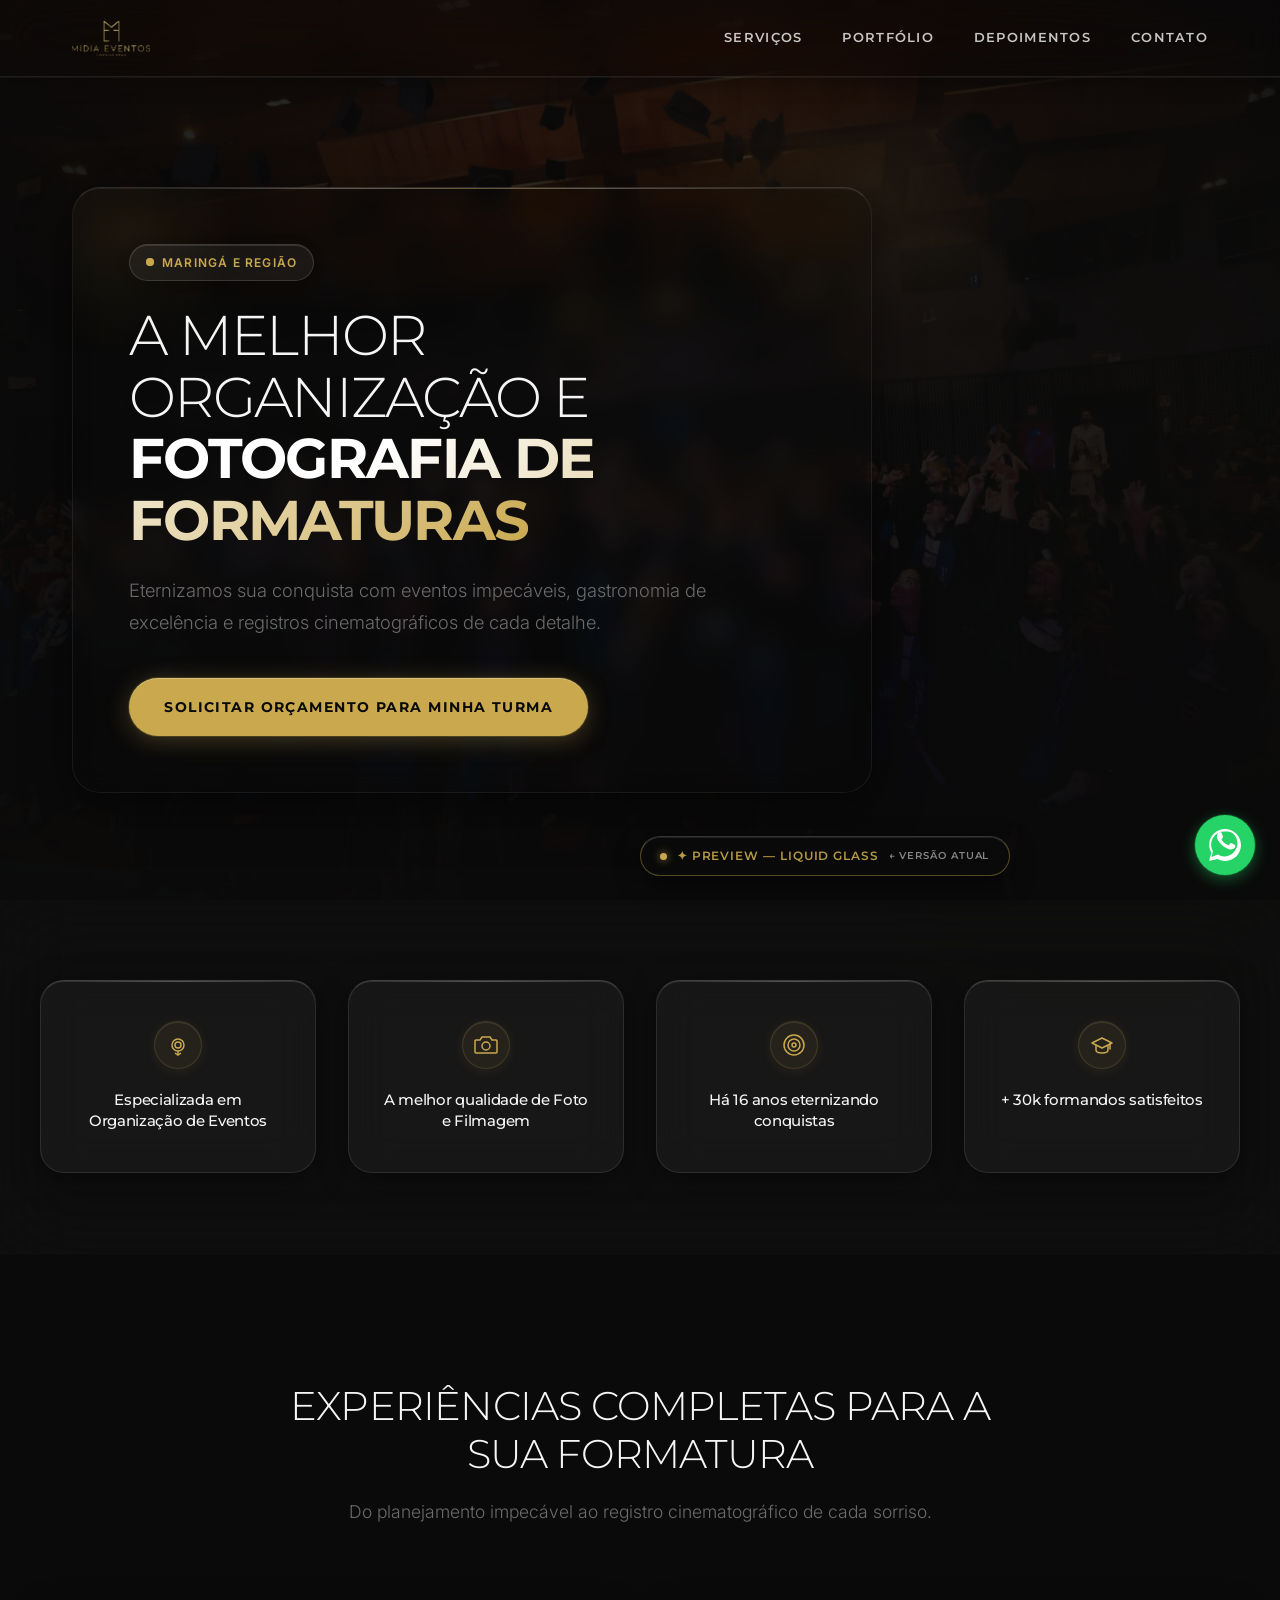
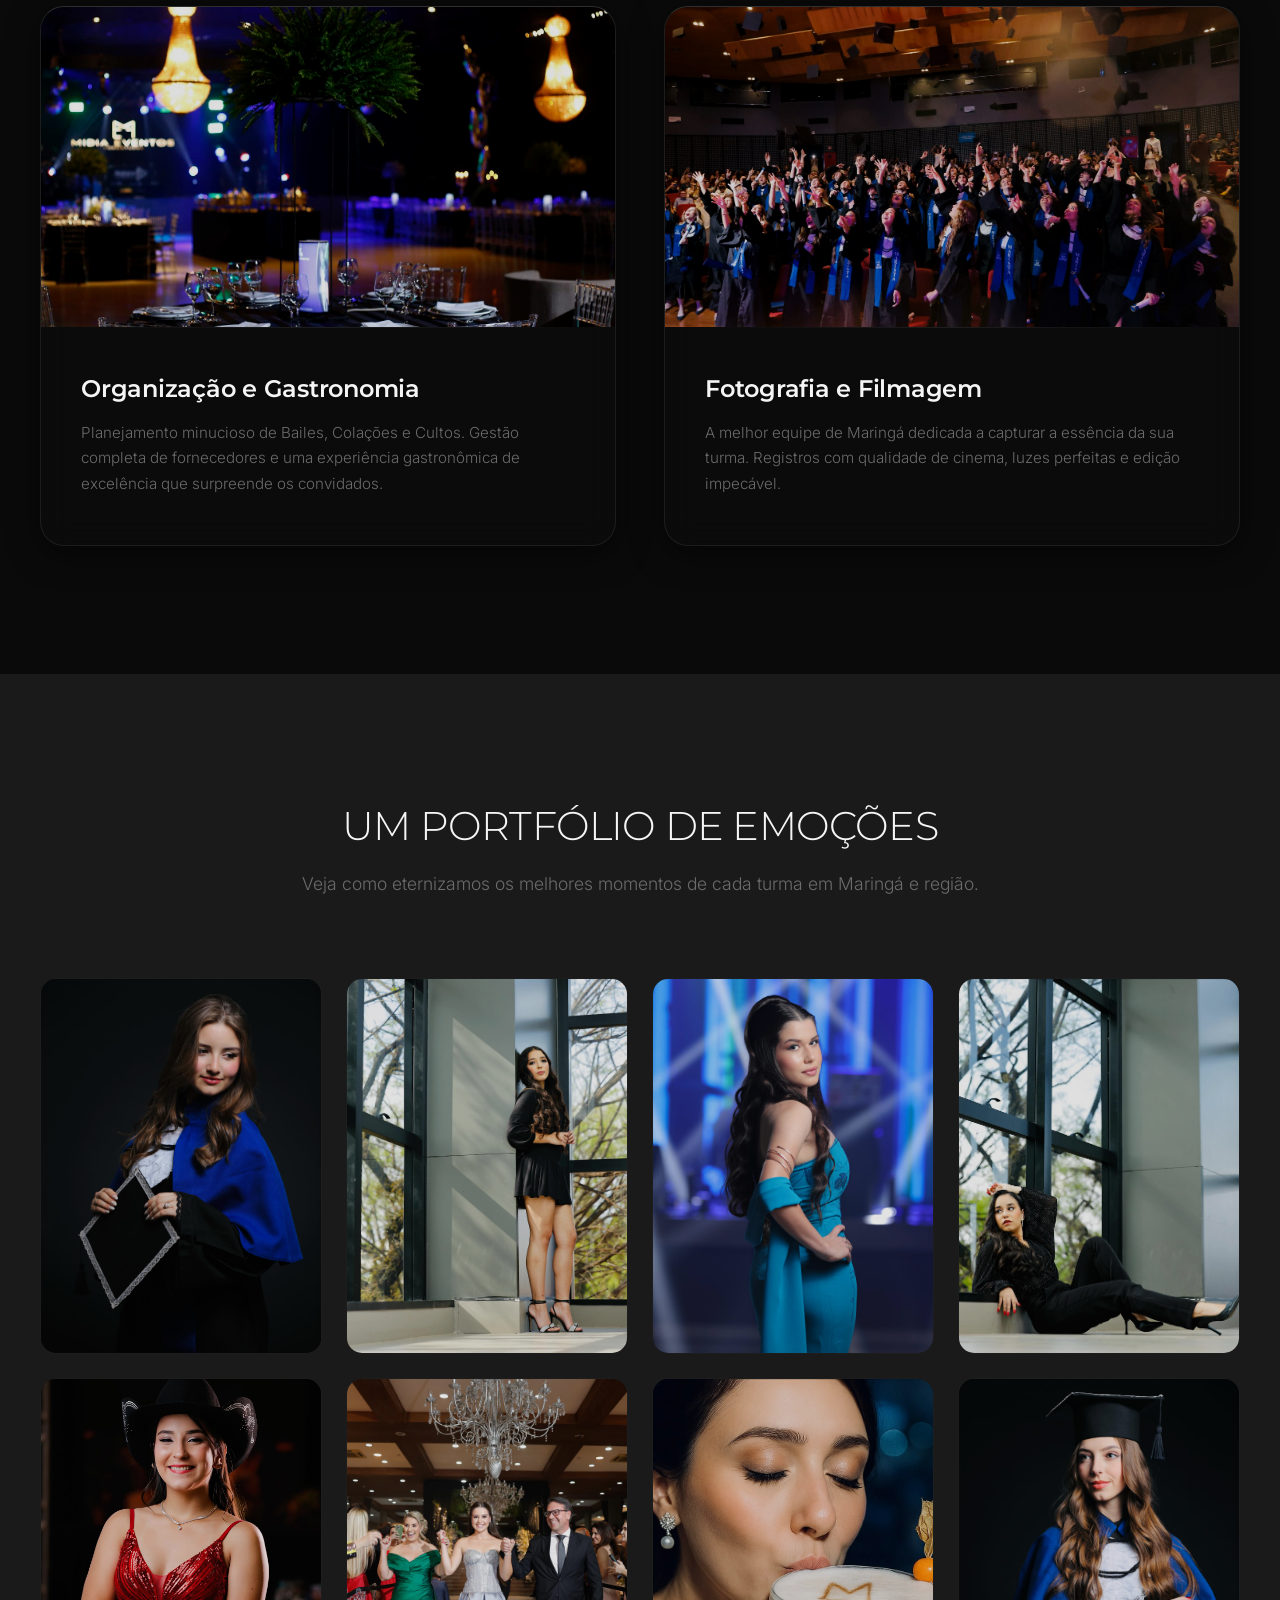
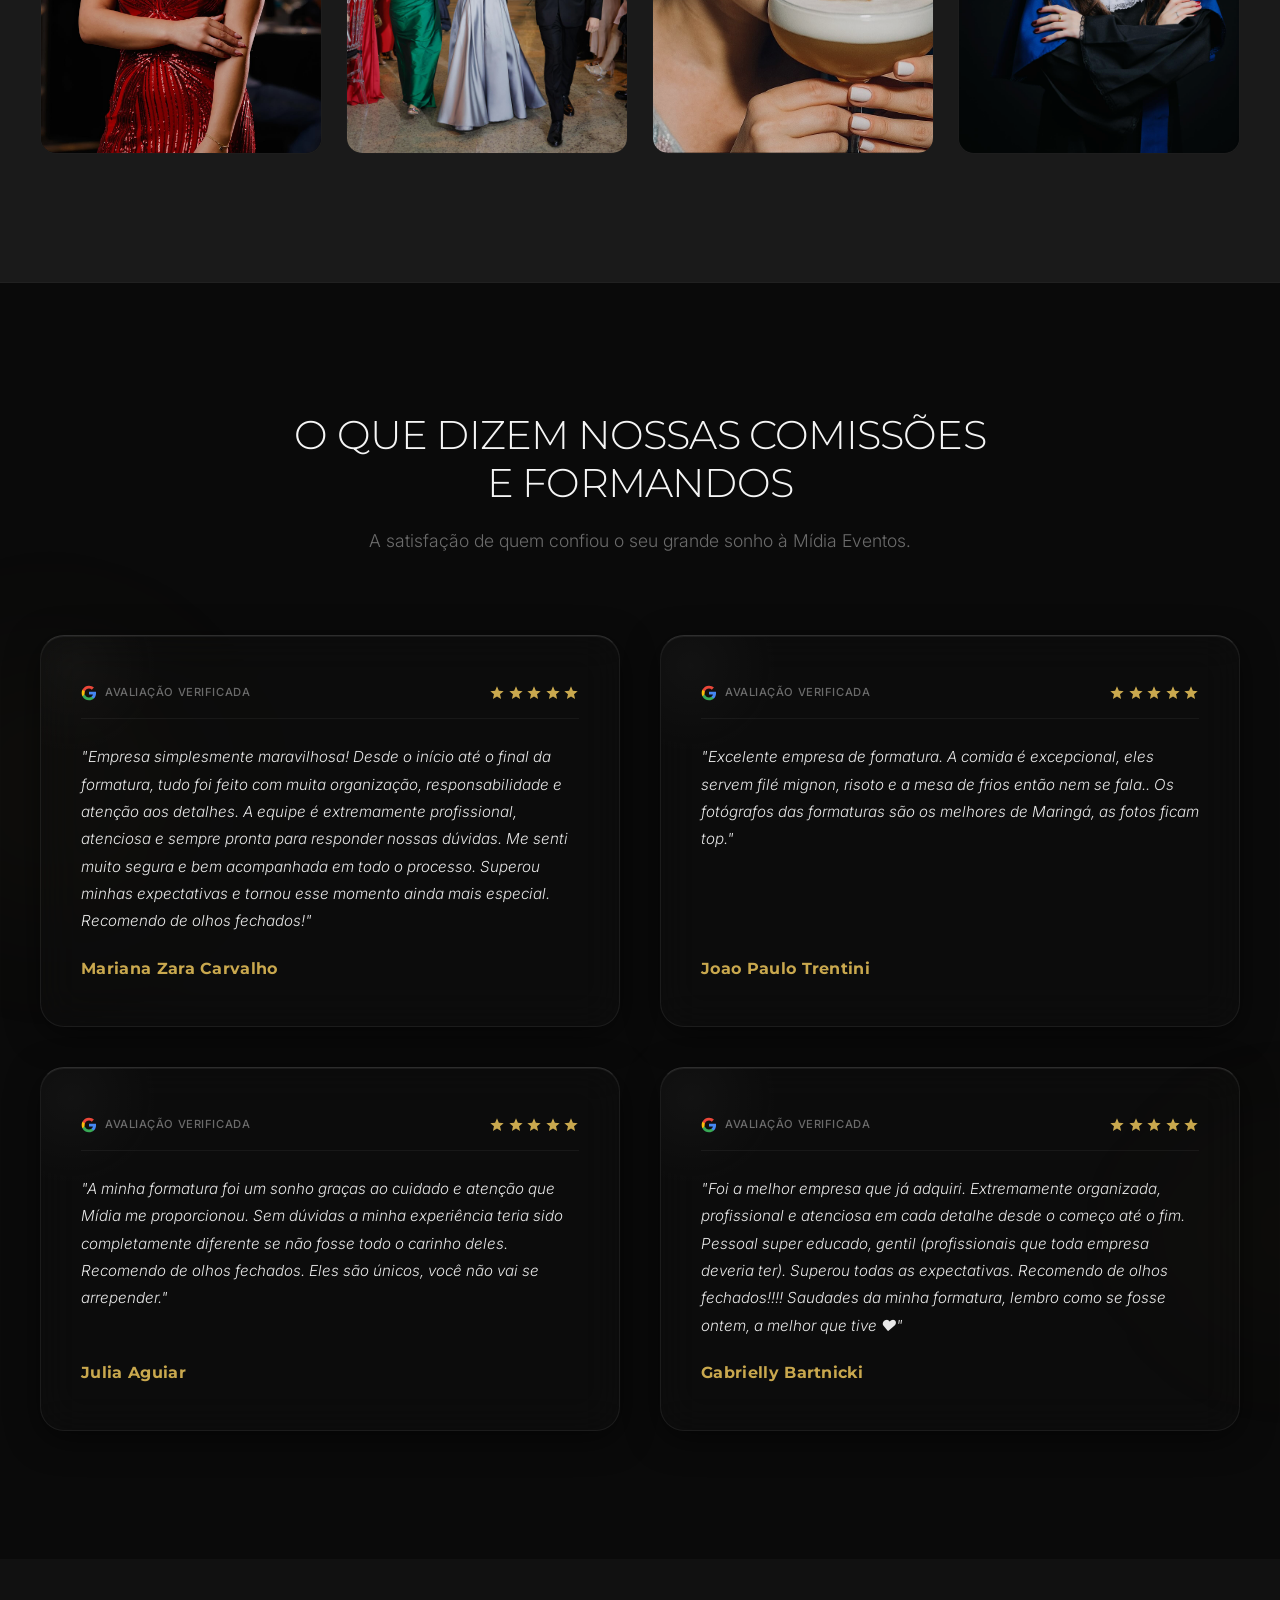
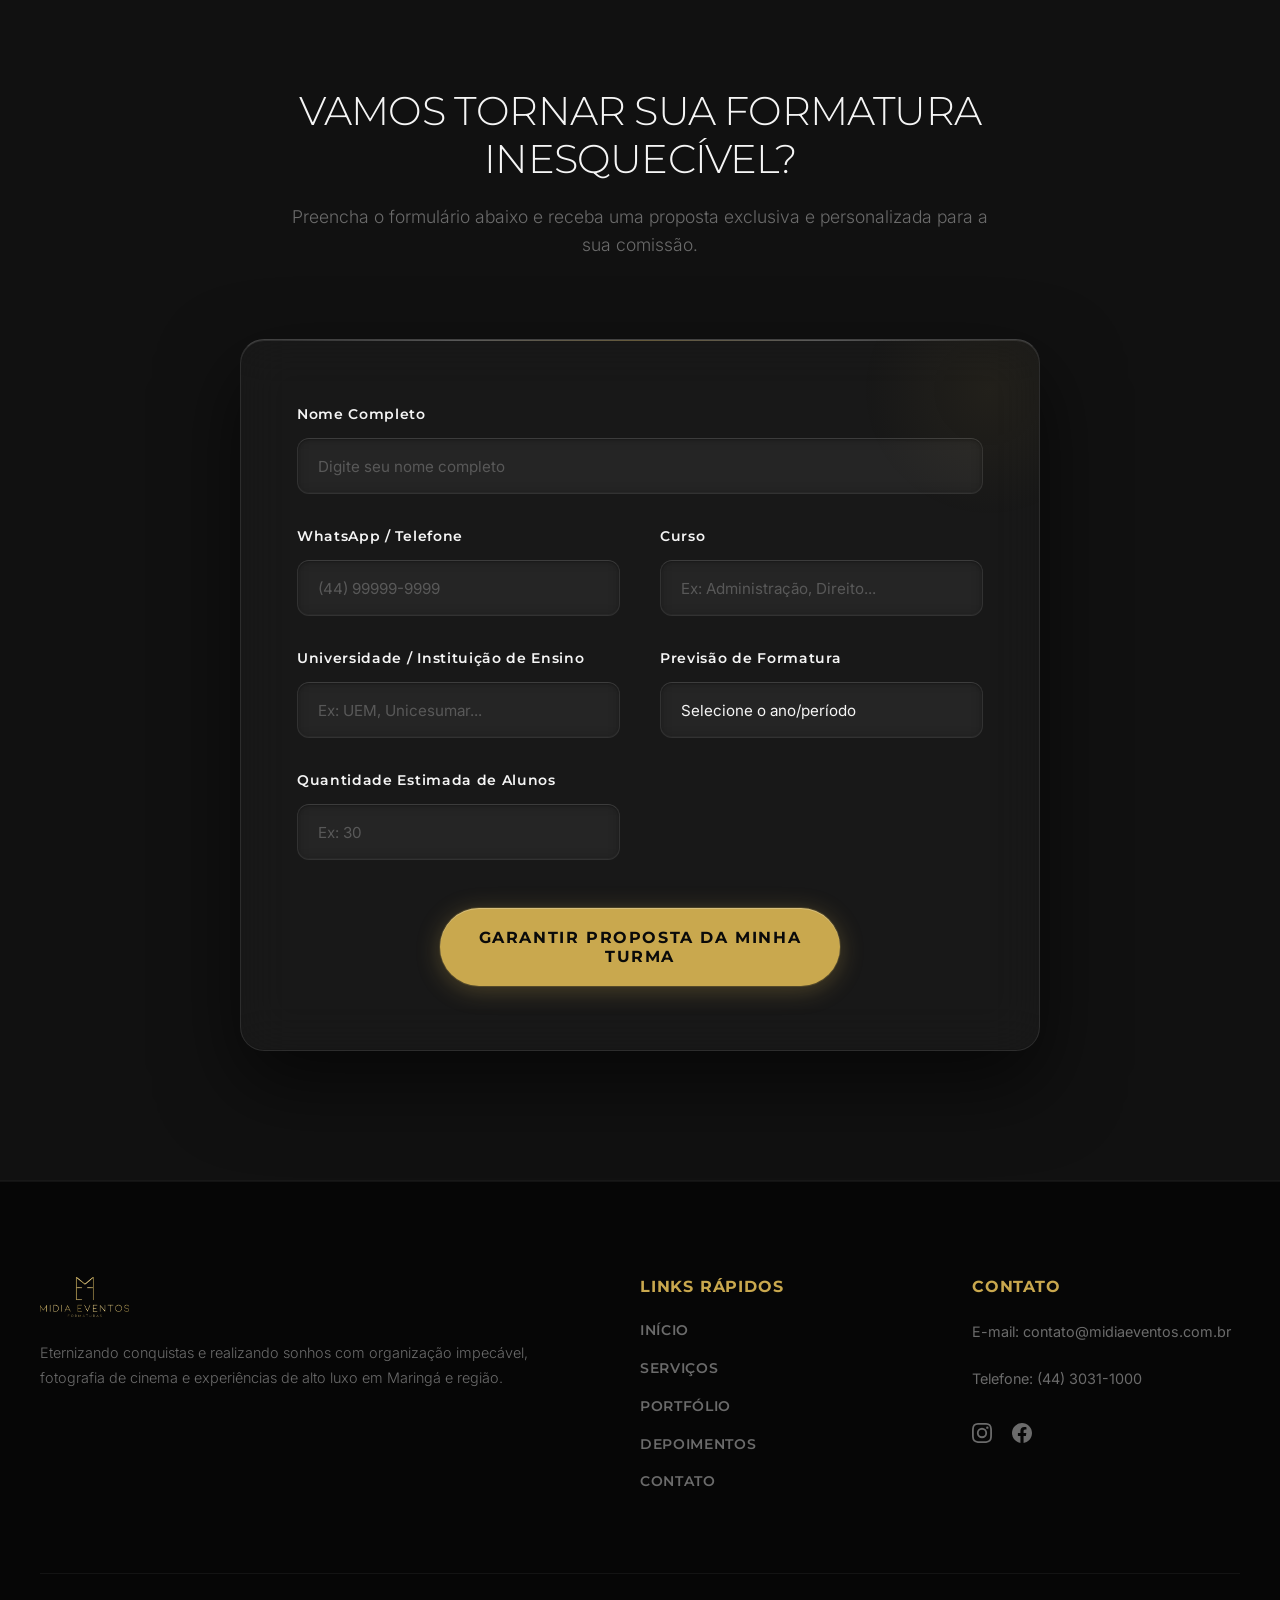
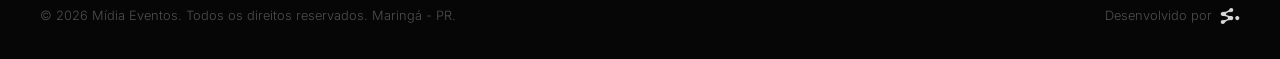
==== commit 5c726784: "feat: add floating whatsapp button to all pages" ====
--- a/index2.html
+++ b/index2.html
@@ -945,6 +945,14 @@
         </div>
     </footer>
 
+    <!-- Botão de WhatsApp Flutuante -->
+    <!-- COLOQUE A URL DO WHATSAPP AQUI FUTURAMENTE -->
+    <a href="#" class="whatsapp-float" target="_blank" aria-label="Fale Conosco no WhatsApp">
+        <svg viewBox="0 0 24 24" xmlns="http://www.w3.org/2000/svg">
+            <path d="M.057 24l1.687-6.163c-1.041-1.804-1.588-3.849-1.587-5.946C.06 5.348 5.397.01 12.008.01c3.202.001 6.212 1.25 8.477 3.517 2.266 2.268 3.512 5.282 3.512 8.484-.004 6.657-5.34 11.997-11.953 11.997-2.005-.001-3.973-.502-5.724-1.457L0 24zm6.59-4.846c1.6.95 3.188 1.449 4.825 1.451 5.436 0 9.86-4.42 9.864-9.864.002-2.637-1.023-5.116-2.887-6.98C16.584 1.895 14.11 1.87 11.474 1.87c-5.437 0-9.862 4.423-9.866 9.867-.002 1.71.465 3.38 1.353 4.87L1.936 21.05l4.71-1.896zm12.383-7.53c-.34-.17-2.015-.995-2.327-1.108-.31-.114-.537-.17-.763.17-.226.34-.877 1.108-1.075 1.33-.198.22-.397.25-.737.08-.34-.17-1.436-.53-2.736-1.69-1.012-.9-1.694-2.013-1.892-2.353-.198-.34-.02-.524.15-.694.154-.153.34-.397.51-.595.17-.198.226-.34.34-.567.113-.227.056-.425-.028-.595-.085-.17-.763-1.842-1.046-2.522-.276-.665-.554-.575-.763-.586-.198-.01-.425-.012-.653-.012-.226 0-.595.085-.907.425-.31.34-1.19 1.163-1.19 2.833 0 1.67 1.217 3.28 1.387 3.507.17.227 2.396 3.659 5.805 5.132.81.35 1.444.56 1.937.717.814.26 1.556.223 2.143.135.654-.1 2.015-.823 2.3-1.577.283-.755.283-1.402.198-1.537-.085-.136-.31-.22-.65-.39z"/>
+        </svg>
+    </a>
+
     <!-- Script Geral (mesmo do index.html) -->
     <script src="index.js"></script>
 </body>
--- a/style.css
+++ b/style.css
@@ -38,6 +38,8 @@
 html {
     scroll-behavior: smooth;
     font-size: 16px;
+    overflow-x: hidden;
+    width: 100%;
 }
 
 body {
@@ -47,6 +49,7 @@
     overflow-x: hidden;
     line-height: 1.6;
     -webkit-font-smoothing: antialiased;
+    width: 100%;
 }
 
 /* ==========================================================================
@@ -1374,7 +1377,7 @@
     .nav-menu {
         position: fixed;
         top: 0;
-        right: -100%;
+        right: 0;
         width: 100%;
         height: 100vh;
         background-color: var(--color-dominant);
@@ -1383,11 +1386,14 @@
         align-items: center;
         gap: 2rem;
         z-index: 105;
-        transition: right 0.4s cubic-bezier(0.77, 0.2, 0.05, 1);
+        transform: translateX(100%);
+        visibility: hidden;
+        transition: transform 0.4s cubic-bezier(0.77, 0.2, 0.05, 1), visibility 0.4s cubic-bezier(0.77, 0.2, 0.05, 1);
     }
 
     .nav-menu.active {
-        right: 0;
+        transform: translateX(0);
+        visibility: visible;
     }
 
     .nav-link {
@@ -1415,6 +1421,7 @@
     .hero-container {
         padding: 3rem 1.5rem;
         justify-content: center;
+        align-items: center;
     }
 
     .hero-content {
@@ -1540,6 +1547,17 @@
     .lightbox-nav-btn.next {
         right: 1rem;
     }
+
+    /* Otimizações de Performance Mobile (Desativa backdrop-filter pesado em múltiplos cards simultâneos) */
+    .hero-content, 
+    .authority-card, 
+    .service-card, 
+    .testimonial-card, 
+    .lead-form {
+        backdrop-filter: none !important;
+        -webkit-backdrop-filter: none !important;
+        background: rgba(15, 15, 15, 0.92) !important;
+    }
 }
 
 /* Mobile Pequeno (menor que 480px) */
@@ -1553,3 +1571,73 @@
         aspect-ratio: 3 / 4;
     }
 }
+
+/* ==========================================================================
+   BOTÃO DE WHATSAPP FLUTUANTE
+   ========================================================================== */
+.whatsapp-float {
+    position: fixed;
+    bottom: 25px;
+    right: 25px;
+    width: 60px;
+    height: 60px;
+    background-color: #25D366;
+    color: #ffffff;
+    border-radius: 50%;
+    display: flex;
+    align-items: center;
+    justify-content: center;
+    box-shadow: 0 4px 15px rgba(37, 211, 102, 0.4), 0 0 0 1px rgba(37, 211, 102, 0.2);
+    z-index: 999;
+    text-decoration: none;
+    transition: all 0.3s cubic-bezier(0.25, 0.8, 0.25, 1);
+}
+
+.whatsapp-float:hover {
+    transform: translateY(-5px) scale(1.08);
+    background-color: #20ba5a;
+    color: #ffffff;
+    box-shadow: 0 8px 25px rgba(37, 211, 102, 0.6), 0 0 0 1px rgba(37, 211, 102, 0.4);
+}
+
+.whatsapp-float svg {
+    width: 32px;
+    height: 32px;
+    fill: currentColor;
+}
+
+/* Efeito de pulso discreto */
+.whatsapp-float::after {
+    content: '';
+    position: absolute;
+    inset: -3px;
+    border-radius: 50%;
+    border: 2px solid #25D366;
+    opacity: 0;
+    animation: whatsapp-pulse 2s infinite;
+    pointer-events: none;
+}
+
+@keyframes whatsapp-pulse {
+    0% {
+        transform: scale(1);
+        opacity: 0.8;
+    }
+    100% {
+        transform: scale(1.25);
+        opacity: 0;
+    }
+}
+
+@media (max-width: 768px) {
+    .whatsapp-float {
+        bottom: 20px;
+        right: 20px;
+        width: 50px;
+        height: 50px;
+    }
+    .whatsapp-float svg {
+        width: 26px;
+        height: 26px;
+    }
+}
